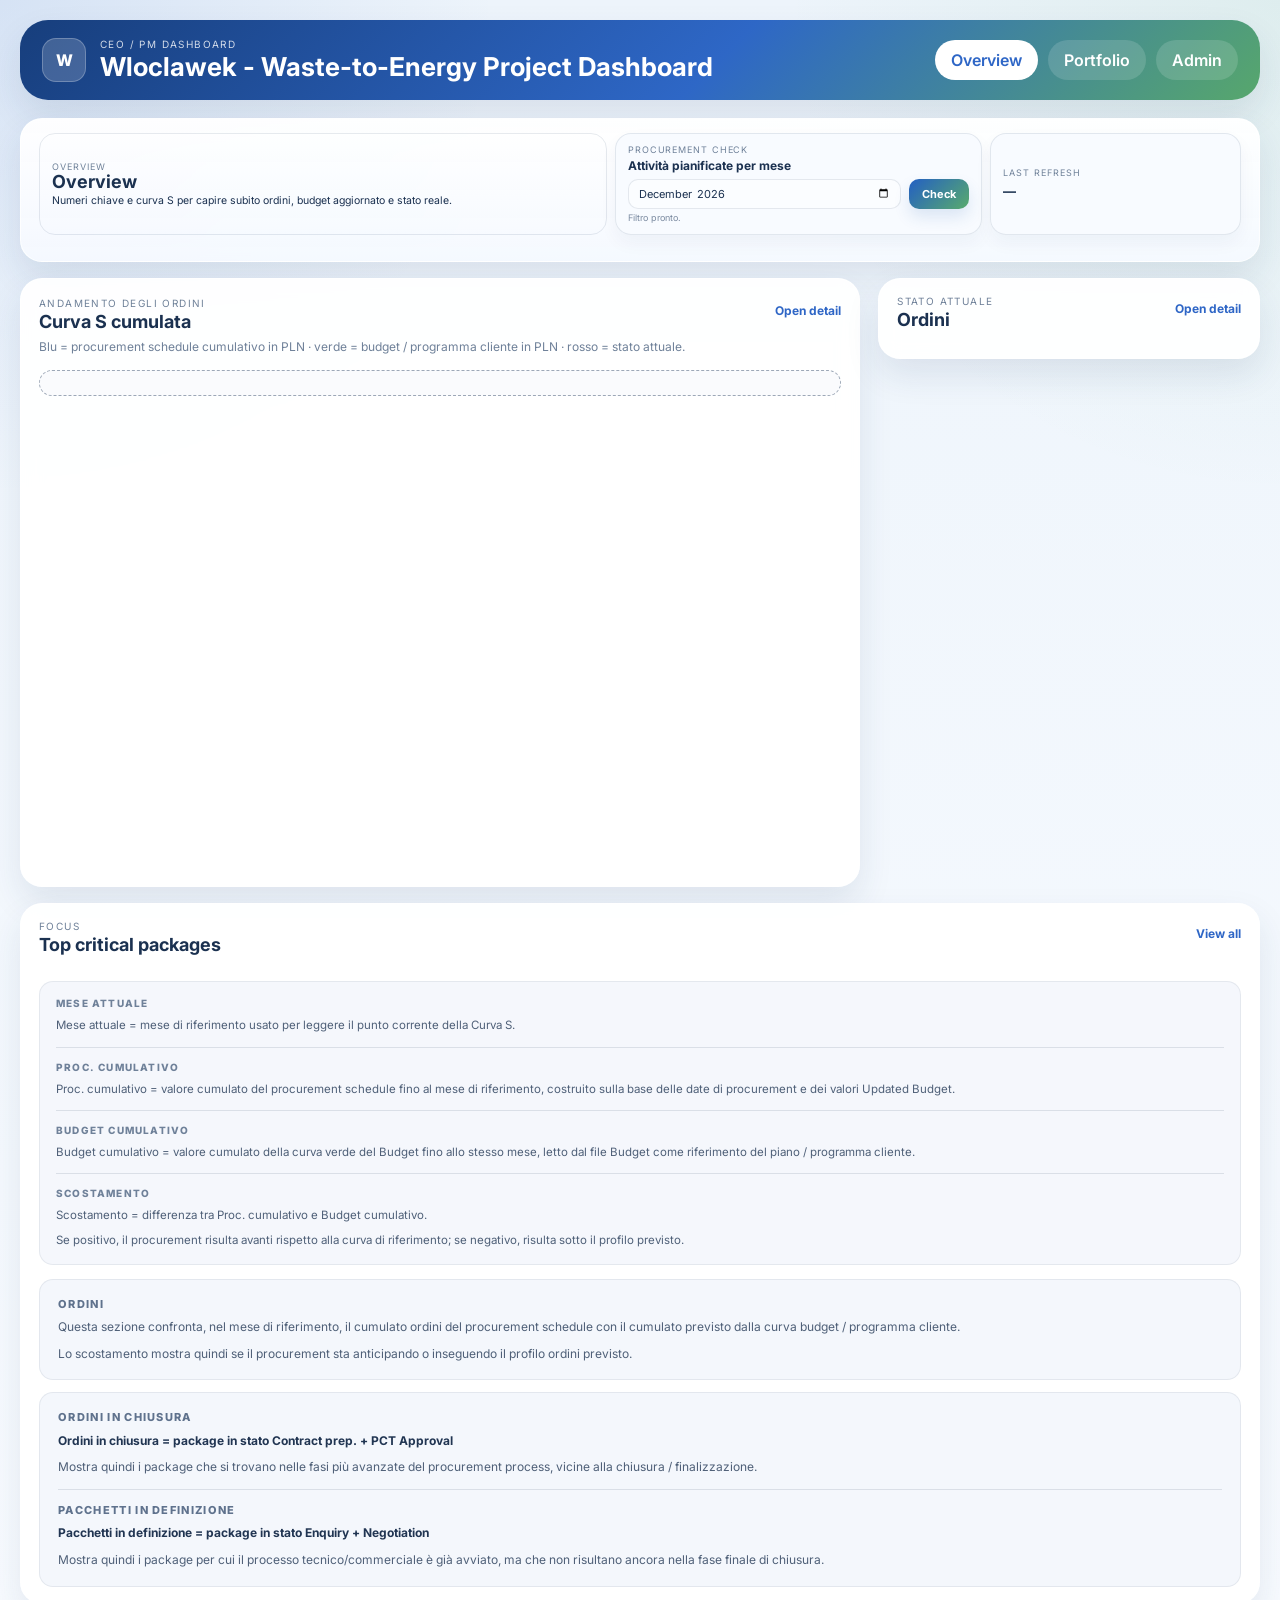
==== templates/index.html @ 52905993 "Add files via upload" ====
<!doctype html>
<html lang="it">
  <head>
    <meta charset="UTF-8" />
    <meta name="viewport" content="width=device-width, initial-scale=1.0" />
    <title>Wloclawek - Waste-to-Energy Project Dashboard</title>
    <link rel="preconnect" href="https://fonts.googleapis.com">
    <link rel="preconnect" href="https://fonts.gstatic.com" crossorigin>
    <link href="https://fonts.googleapis.com/css2?family=Inter:wght@400;500;600;700;800&display=swap" rel="stylesheet">
    <link rel="stylesheet" href="/static/css/styles.css" />
  </head>
  <body>
    <div class="shell">
      <header class="topbar">
        <div class="brand-block">
          <div class="brand-mark">W</div>
          <div>
            <div class="eyebrow">CEO / PM Dashboard</div>
            <h1 id="project-title">Wloclawek - Waste-to-Energy Project Dashboard</h1>
          </div>
        </div>
        <nav class="tabs">
          <button class="tab active" data-tab="overview">Overview</button>
          <button class="tab" data-tab="portfolio">Portfolio</button>
          <button class="tab" data-tab="admin">Admin</button>
        </nav>
      </header>

      <main>
        <section id="overview-tab" class="tab-panel active">
          <section class="overview-minimal">
            <section class="hero-board card minimal-hero">
              <div class="hero-strip top-strip-grid">
                <div class="top-strip-card strip-overview">
                  <div class="eyebrow dark">Overview</div>
                  <div class="hero-title-row">
                    <h2 class="minimal-title">Overview</h2>
                    <div id="overall-status" class="status-chip neutral" style="display:none">NO DATA</div>
                  </div>
                  <p id="executive-message" class="hero-copy">Numeri chiave e curva S per capire subito ordini, budget aggiornato e stato reale.</p>
                </div>
                <div class="mini-stat top-strip-card compact-check-card">
                  <span>Procurement check</span>
                  <strong class="compact-check-title">Attività pianificate per mese</strong>
                  <div class="compact-check-row">
                    <label class="month-field compact-month-field">
                      <span>Mese / anno</span>
                      <input id="month-check-input" type="month" />
                    </label>
                    <button id="month-check-button" type="button" class="btn-primary compact-check-button">Check</button>
                  </div>
                  <div id="month-check-hint" class="meta-text month-check-hint compact-check-hint">Filtro pronto.</div>
                </div>
                <div class="mini-stat top-strip-card meta-card">
                  <span>Last refresh</span>
                  <strong id="generated-at">—</strong>
                </div>
              </div>
              <div id="hero-kpis" class="hero-kpis minimal-kpis"></div>
            </section>

            <section class="overview-grid minimal-main-grid">
              <article class="card panel chart-panel minimal-chart-panel clickable" data-detail="curve">
                <div class="panel-head minimal-panel-head">
                  <div>
                    <div class="eyebrow dark">Andamento degli ordini</div>
                    <h2>Curva S cumulata</h2>
                    <p>Blu = procurement schedule cumulativo in PLN · verde = budget / programma cliente in PLN · rosso = stato attuale.</p>
                  </div>
                  <button class="ghost-link" data-detail="curve">Open detail</button>
                </div>
                <div id="overview-note" class="note-banner"></div>
                <div id="curve-chart" class="chart-shell minimal-chart"></div>
              </article>

              <aside class="minimal-side-column">
                <article class="card panel compact-panel clickable" data-detail="orders-status">
                  <div class="panel-head compact minimal-panel-head">
                    <div>
                      <div class="eyebrow dark">Stato attuale</div>
                      <h2>Ordini</h2>
                    </div>
                    <button class="ghost-link" data-detail="orders-status">Open detail</button>
                  </div>
                  <div id="curve-summary" class="curve-summary"></div>
                  <div id="orders-status" class="orders-status-grid minimal-orders-grid"></div>
                </article>

              </aside>
            </section>

            <section class="overview-grid minimal-bottom-grid">
              <article class="card panel compact-panel">
                <div class="panel-head compact minimal-panel-head">
                  <div>
                    <div class="eyebrow dark">Focus</div>
                    <h2>Top critical packages</h2>
                  </div>
                  <button class="ghost-link" data-detail="critical">View all</button>
                </div>
                <div id="critical-list" class="critical-list minimal-critical-list"></div>
                <div class="overview-orders-explanation detail-note detail-note-bottom compact-overview-note">
                  <div class="detail-note-group">
                    <div class="detail-note-title">Mese attuale</div>
                    <p>Mese attuale = mese di riferimento usato per leggere il punto corrente della Curva S.</p>
                  </div>
                  <hr />
                  <div class="detail-note-group">
                    <div class="detail-note-title">Proc. cumulativo</div>
                    <p>Proc. cumulativo = valore cumulato del procurement schedule fino al mese di riferimento, costruito sulla base delle date di procurement e dei valori Updated Budget.</p>
                  </div>
                  <hr />
                  <div class="detail-note-group">
                    <div class="detail-note-title">Budget cumulativo</div>
                    <p>Budget cumulativo = valore cumulato della curva verde del Budget fino allo stesso mese, letto dal file Budget come riferimento del piano / programma cliente.</p>
                  </div>
                  <hr />
                  <div class="detail-note-group">
                    <div class="detail-note-title">Scostamento</div>
                    <p>Scostamento = differenza tra Proc. cumulativo e Budget cumulativo.</p>
                    <p>Se positivo, il procurement risulta avanti rispetto alla curva di riferimento; se negativo, risulta sotto il profilo previsto.</p>
                  </div>
                </div>
                <div class="detail-note detail-note-bottom overview-orders-note">
                  <div class="detail-note-group">
                    <div class="detail-note-title">Ordini</div>
                    <p>Questa sezione confronta, nel mese di riferimento, il cumulato ordini del procurement schedule con il cumulato previsto dalla curva budget / programma cliente.</p>
                    <p>Lo scostamento mostra quindi se il procurement sta anticipando o inseguendo il profilo ordini previsto.</p>
                  </div>
                </div>
                <div class="detail-note detail-note-bottom overview-orders-note secondary">
                  <div class="detail-note-group">
                    <div class="detail-note-title">Ordini in chiusura</div>
                    <p><strong>Ordini in chiusura = package in stato Contract prep. + PCT Approval</strong></p>
                    <p>Mostra quindi i package che si trovano nelle fasi più avanzate del procurement process, vicine alla chiusura / finalizzazione.</p>
                  </div>
                  <hr />
                  <div class="detail-note-group">
                    <div class="detail-note-title">Pacchetti in definizione</div>
                    <p><strong>Pacchetti in definizione = package in stato Enquiry + Negotiation</strong></p>
                    <p>Mostra quindi i package per cui il processo tecnico/commerciale è già avviato, ma che non risultano ancora nella fase finale di chiusura.</p>
                  </div>
                </div>
              </article>
            </section>
          </section>
        </section>

        <section id="portfolio-tab" class="tab-panel">
          <section class="content-grid">
            <article class="card panel">
              <div class="panel-head compact">
                <div>
                  <div class="eyebrow dark">Portfolio</div>
                  <h2>WBS exposure</h2>
                  <p>Quali gruppi assorbono budget e rischio.</p>
                </div>
              </div>
              <div id="root-grid" class="root-grid"></div>
              <div id="to-award-root-chart" class="to-award-root-chart"></div>
            </article>

            <article class="card panel">
              <div class="panel-head compact">
                <div>
                  <div class="eyebrow dark">Portfolio</div>
                  <h2>Delayed by root group</h2>
                  <p>Conteggio e valore dei package in ritardo.</p>
                </div>
              </div>
              <div id="delay-bars" class="bar-chart"></div>
              <div id="delay-curve" class="delay-curve-block"></div>
            </article>
          </section>

          <section class="content-grid">
            <article class="card panel full-width">
              <div class="panel-head compact">
                <div>
                  <div class="eyebrow dark">Portfolio</div>
                  <h2>Top overruns</h2>
                  <p>Pacchetti con extra-costo maggiore rispetto al Baseline Budget.</p>
                </div>
              </div>
              <div class="table-wrap">
                <table>
                  <thead>
                    <tr>
                      <th>WBS</th>
                      <th>Package</th>
                      <th>Baseline Budget</th>
                      <th>Updated Budget</th>
                      <th>Variance</th>
                    </tr>
                  </thead>
                  <tbody id="overrun-table"></tbody>
                </table>
              </div>

              <div class="detail-note detail-note-bottom portfolio-kpi-note">
                <div class="detail-note-group">
                  <div class="detail-note-title">Updated Budget</div>
                  <p><strong>Updated Budget = somma dei valori Updated Budget di tutti i package appartenenti al root group</strong></p>
                  <p>Mostra quindi il valore economico aggiornato del gruppo, sulla base del procurement schedule più recente.</p>
                </div>
                <hr />
                <div class="detail-note-group">
                  <div class="detail-note-title">Contracted</div>
                  <p><strong>Contracted = somma dei valori già contrattualizzati di tutti i package appartenenti al root group</strong></p>
                  <p>Mostra quindi quale parte del gruppo risulta già coperta da contratto.</p>
                </div>
                <hr />
                <div class="detail-note-group">
                  <div class="detail-note-title">Completion</div>
                  <p><strong>Completion = avanzamento pesato dei package appartenenti al root group, calcolato in funzione dello status e del valore economico di ciascun package</strong></p>
                  <p>Il Completion non è calcolato come semplice numero di package completati, ma come avanzamento pesato sul valore economico. Ogni status del procurement process contribuisce in modo diverso al risultato finale, in base a un coefficiente di avanzamento predefinito.</p>
                  <p><strong>Coefficienti usati:</strong> planned = 0% · enquiry = 15% · negotiation = 35% · contract prep. = 65% · PCT approval = 85% · closed / finalized = 100%.</p>
                  <p>Il Completion del root group è quindi la somma dei valori Updated Budget pesati con questi coefficienti, divisa per il totale Updated Budget del gruppo.</p>
                </div>
                <hr />
                <div class="detail-note-group">
                  <div class="detail-note-title">Coverage</div>
                  <p><strong>Coverage = Contracted / Updated Budget</strong></p>
                  <p>Mostra quindi quale quota del budget aggiornato del root group risulta già coperta da contratti assegnati.</p>
                </div>
              </div>
            </article>
          </section>
        </section>

        <section id="admin-tab" class="tab-panel">
          <section class="content-grid">
            <article class="card panel">
              <div class="panel-head compact">
                <div>
                  <div class="eyebrow dark">Admin</div>
                  <h2>Upload Excel</h2>
                  <p>Carica Budget e Procurement, genera il nuovo snapshot e aggiorna la home.</p>
                </div>
              </div>
              <form id="upload-form" class="admin-form">
                <label>
                  <span>Budget file (.xlsm / .xlsx)</span>
                  <input type="file" name="budget" accept=".xlsm,.xlsx" />
                </label>
                <label>
                  <span>Procurement file (.xlsx / .xlsm)</span>
                  <input type="file" name="procurement" accept=".xlsx,.xlsm" />
                </label>
                <label>
                  <span>S-Curve file (.xlsx)</span>
                  <input type="file" name="scurve" accept=".xlsx,.xlsm" />
                </label>
                <label>
                  <span>EC decision file (.xlsx)</span>
                  <input type="file" name="ecdecision" accept=".xlsx,.xlsm" />
                </label>
                <button type="submit" class="btn-primary">Upload e aggiorna dashboard</button>
                <p id="upload-feedback" class="feedback"></p>
              </form>
            </article>

            <article class="card panel">
              <div class="panel-head compact">
                <div>
                  <div class="eyebrow dark">Admin</div>
                  <h2>Admin settings</h2>
                  <p>Mapping colonne e soglie. Admin e portfolio restano invariati.</p>
                </div>
              </div>
              <form id="config-form" class="admin-form two-columns">
                <label>
                  <span>Titolo progetto</span>
                  <input type="text" name="project_title" />
                </label>
                <label>
                  <span>Executive note</span>
                  <input type="text" name="executive_note" />
                </label>
                <label>
                  <span>Budget total column</span>
                  <input type="text" name="budget_total_column" />
                </label>
                <label>
                  <span>Updated budget column</span>
                  <input type="text" name="updated_budget_column" />
                </label>
                <label>
                  <span>Contracted column</span>
                  <input type="text" name="contracted_column" />
                </label>
                <label>
                  <span>Completed statuses</span>
                  <input type="text" name="completed_statuses" />
                </label>
                <label>
                  <span>Variance amber %</span>
                  <input type="number" step="0.1" name="variance_amber_pct" />
                </label>
                <label>
                  <span>Variance red %</span>
                  <input type="number" step="0.1" name="variance_red_pct" />
                </label>
                <button type="submit" class="btn-primary">Salva parametri</button>
                <p id="config-feedback" class="feedback"></p>
              </form>
            </article>

            <article class="card panel admin-ec-card">
              <div class="panel-head compact">
                <div>
                  <div class="eyebrow dark">Admin</div>
                  <h2>EC decision</h2>
                  <p>Tabella letta dal file presente in data/current oppure caricato in Admin.</p>
                </div>
              </div>
              <div id="ec-decision-table" class="admin-ec-wrap"></div>
            </article>
          </section>

        </section>

        <section id="detail-tab" class="tab-panel">
          <article class="card panel detail-panel">
            <div class="detail-header">
              <button id="back-button" class="btn-back">← Back</button>
              <div>
                <div class="eyebrow dark">Detail</div>
                <h2 id="detail-title">Dettaglio</h2>
                <p id="detail-subtitle">—</p>
              </div>
            </div>
            <div id="detail-metrics" class="detail-metrics"></div>
            <div id="detail-content" class="detail-content"></div>
          </article>
        </section>
      </main>
    </div>

    <script src="/static/js/app.js"></script>
  </body>
</html>
---- static/css/styles.css ----
:root {
  --bg: #eef4fb;
  --bg-2: #f7faff;
  --card: rgba(255, 255, 255, 0.94);
  --card-2: rgba(248, 251, 255, 0.96);
  --line: rgba(20, 48, 86, 0.1);
  --line-strong: rgba(20, 48, 86, 0.18);
  --text: #1b3150;
  --muted: #6f8199;
  --blue: #2e66c6;
  --blue-2: #6ca6ff;
  --blue-soft: #dceafd;
  --green: #2e9d58;
  --green-soft: #def7e6;
  --amber: #d69222;
  --amber-soft: #fff0d1;
  --red: #d3594c;
  --red-soft: #ffe6e3;
  --shadow: 0 16px 34px rgba(25, 56, 100, 0.1);
  --shadow-soft: 0 10px 20px rgba(25, 56, 100, 0.06);
  --radius: 22px;
  --radius-sm: 16px;
}

* { box-sizing: border-box; }
html, body { margin: 0; min-height: 100%; }
body {
  font-family: Inter, system-ui, sans-serif;
  color: var(--text);
  background:
    radial-gradient(circle at top left, rgba(46, 102, 198, 0.12), transparent 24%),
    radial-gradient(circle at top right, rgba(46, 157, 88, 0.08), transparent 24%),
    linear-gradient(180deg, #edf4fb 0%, #f8fbff 100%);
}
button, input { font: inherit; }

.shell { max-width: 1460px; margin: 0 auto; padding: 20px; }
.topbar {
  background: linear-gradient(135deg, #173e7c 0%, #2e67c6 56%, #57a76c 100%);
  color: white;
  border-radius: 28px;
  padding: 18px 22px;
  display: flex;
  justify-content: space-between;
  align-items: center;
  gap: 18px;
  box-shadow: var(--shadow);
}
.brand-block { display: flex; gap: 14px; align-items: center; }
.brand-mark {
  width: 44px; height: 44px; border-radius: 14px; display: grid; place-items: center;
  background: rgba(255,255,255,.18); border: 1px solid rgba(255,255,255,.24); font-weight: 800;
}
.eyebrow { font-size: 10px; letter-spacing: .14em; text-transform: uppercase; opacity: .8; }
.eyebrow.dark { color: var(--muted); opacity: 1; }
.topbar h1 { margin: 2px 0 0; font-size: 26px; line-height: 1.15; }
.tabs { display: flex; gap: 10px; flex-wrap: wrap; }
.tab {
  border: 0; border-radius: 999px; padding: 10px 16px; cursor: pointer;
  background: rgba(255,255,255,.14); color: white; font-weight: 600;
}
.tab.active { background: white; color: var(--blue); }

main { margin-top: 18px; display: grid; gap: 18px; }
.tab-panel { display: none; gap: 18px; }
.tab-panel.active { display: grid; }
.card {
  background: var(--card);
  border: 1px solid rgba(255,255,255,0.75);
  border-radius: var(--radius);
  box-shadow: var(--shadow);
  backdrop-filter: blur(10px);
}
.panel { padding: 18px 18px 16px; }
.panel-head { display: flex; justify-content: space-between; gap: 14px; align-items: flex-start; margin-bottom: 14px; }
.panel-head.compact { margin-bottom: 12px; }
.panel-head h2 { margin: 3px 0 0; font-size: 20px; line-height: 1.15; }
.panel-head p { margin: 6px 0 0; color: var(--muted); font-size: 12px; line-height: 1.45; }
.ghost-link {
  border: 0; background: transparent; color: var(--blue); cursor: pointer; font-size: 12px; font-weight: 700; padding: 6px 0;
}

.hero-board { padding: 18px 18px 16px; background: linear-gradient(180deg, rgba(255,255,255,.96), rgba(245,249,255,.94)); }
.hero-head { display: flex; justify-content: space-between; gap: 18px; align-items: flex-start; }
.status-chip {
  margin-top: 8px; display: inline-flex; align-items: center; padding: 10px 16px; border-radius: 999px; font-weight: 800; font-size: 23px; letter-spacing: -.02em;
}
.status-chip.green { background: var(--green-soft); color: var(--green); }
.status-chip.amber { background: var(--amber-soft); color: var(--amber); }
.status-chip.red { background: var(--red-soft); color: var(--red); }
.status-chip.neutral { background: var(--blue-soft); color: var(--blue); }
.hero-copy { margin: 10px 0 0; color: var(--text); font-size: 13px; line-height: 1.5; max-width: 860px; }
.hero-meta { display: grid; grid-template-columns: repeat(2, minmax(180px, 1fr)); gap: 10px; }
.mini-stat {
  padding: 12px 14px; border: 1px solid var(--line); border-radius: var(--radius-sm); background: var(--card-2);
}
.mini-stat span { display: block; font-size: 11px; color: var(--muted); margin-bottom: 5px; }
.mini-stat strong { font-size: 12px; line-height: 1.4; }
.hero-kpis { margin-top: 14px; display: grid; grid-template-columns: repeat(5, minmax(0, 1fr)); gap: 10px; }
.kpi-tile {
  padding: 12px 13px; border-radius: 18px; background: var(--card-2); border: 1px solid var(--line);
  box-shadow: var(--shadow-soft); transition: transform .14s ease, box-shadow .14s ease, border-color .14s ease;
  display: flex; flex-direction: column; min-height: 94px;
}
.kpi-tile.clickable:hover, .clickable:hover { transform: translateY(-1px); box-shadow: 0 14px 26px rgba(25,56,100,.09); border-color: rgba(46,102,198,.22); }
.kpi-tile .label { font-size: 10px; color: var(--muted); text-transform: uppercase; letter-spacing: .12em; }
.kpi-tile .value { margin-top: 7px; font-size: 18px; font-weight: 800; letter-spacing: -.02em; }
.kpi-tile.money-wide .value { white-space: nowrap; font-size: 16px; }
.detail-metric .value { white-space: nowrap; }

.kpi-tile .hint { margin-top: 5px; font-size: 11px; color: var(--muted); line-height: 1.35; min-height: 15px; }
.kpi-track { margin-top: auto; height: 6px; border-radius: 999px; background: #e7edf5; overflow: hidden; }
.kpi-track span { display: block; height: 100%; border-radius: inherit; background: linear-gradient(90deg, var(--blue), var(--blue-2)); }
.kpi-tile.green { border-top: 3px solid var(--green); }
.kpi-tile.amber { border-top: 3px solid var(--amber); }
.kpi-tile.red { border-top: 3px solid var(--red); }
.kpi-tile.neutral { border-top: 3px solid var(--blue); }

.overview-grid { display: grid; gap: 18px; }
.top-grid { grid-template-columns: minmax(0, 1.7fr) minmax(360px, .82fr); }
.middle-grid { grid-template-columns: repeat(3, minmax(0, 1fr)); }
.bottom-grid { grid-template-columns: 1fr; }
.content-grid { display: grid; gap: 18px; grid-template-columns: repeat(2, minmax(0, 1fr)); }
.full-width { grid-column: 1 / -1; }

.chart-panel, .timeline-panel { min-height: 430px; }
.chart-shell { min-height: 360px; overflow: visible; }
.svg-chart { width: 100%; height: 100%; }
.chart-legend { display: flex; gap: 14px; flex-wrap: wrap; margin-top: 6px; }

.chart-legend-top {
  margin: 2px 0 10px;
}

.table-wrap table.equal-cols-table {
  width: 100%;
  table-layout: fixed;
}
.table-wrap table.equal-cols-table th,
.table-wrap table.equal-cols-table td {
  width: 20%;
}
.table-wrap table.equal-cols-table th,
.table-wrap table.equal-cols-table td {
  white-space: nowrap;
}
.legend-chip { display: inline-flex; align-items: center; gap: 8px; color: var(--muted); font-size: 11px; }
.legend-chip i { width: 12px; height: 3px; border-radius: 999px; display: inline-block; }

.snapshot-grid { display: grid; grid-template-columns: repeat(2, minmax(0,1fr)); gap: 10px; }
.snapshot-card {
  padding: 12px; border-radius: 16px; background: var(--card-2); border: 1px solid var(--line);
}
.snapshot-card .metric { font-size: 18px; font-weight: 800; margin: 6px 0 4px; }
.snapshot-card .meta { color: var(--muted); font-size: 11px; }
.status-subsection { margin-top: 14px; }
.subhead-row { display: flex; justify-content: space-between; gap: 12px; align-items: center; margin-bottom: 8px; }
.subhead-row h3 { margin: 0; font-size: 13px; }
.critical-list { display: grid; gap: 8px; }
.critical-item {
  padding: 11px 12px; border-radius: 16px; border: 1px solid var(--line); background: var(--card-2);
  display: grid; gap: 5px; cursor: pointer;
}
.critical-item .top { display: flex; justify-content: space-between; gap: 10px; align-items: center; }
.critical-item strong { font-size: 12px; }
.critical-item p { margin: 0; color: var(--muted); font-size: 11px; line-height: 1.4; }

.split-panel { display: grid; grid-template-columns: 210px minmax(0, 1fr); gap: 12px; align-items: center; }
.donut-shell { min-height: 220px; display: grid; place-items: center; }
.legend-list, .bars-list, .orders-status-grid, .history-list, .root-grid, .bar-chart { display: grid; gap: 10px; }
.legend-row, .bar-row, .history-item, .root-card, .order-card, .order-line {
  padding: 12px 14px; border-radius: 16px; border: 1px solid var(--line); background: var(--card-2);
}
.legend-row { display: grid; gap: 8px; }
.legend-row-head, .bar-row-head, .history-head, .order-line-head { display: flex; justify-content: space-between; gap: 10px; align-items: center; }
.legend-row strong, .bar-row strong, .order-line strong { font-size: 12px; }
.meta-text { color: var(--muted); font-size: 11px; }
.progress-track, .bar-shell { margin-top: 8px; height: 8px; border-radius: 999px; background: #e6edf7; overflow: hidden; }
.progress-track span, .bar-shell span { display: block; height: 100%; border-radius: inherit; }
.progress-green { background: linear-gradient(90deg, #3ab561, #8ad9a0); }
.progress-amber { background: linear-gradient(90deg, #dea33d, #ffd88d); }
.progress-red { background: linear-gradient(90deg, #d75e56, #ffb0aa); }
.progress-blue { background: linear-gradient(90deg, #2f6bd0, #7db0ff); }
.progress-neutral { background: linear-gradient(90deg, #8fa1b9, #ccd6e7); }

.orders-status-grid { grid-template-columns: 1fr; }
.orders-layout { display: grid; grid-template-columns: minmax(250px, 320px) minmax(0, 1fr); gap: 12px; align-items: start; }
.orders-stack { display: grid; gap: 10px; }
.order-pie-card { padding: 12px; border-radius: 16px; border: 1px solid var(--line); background: #fbfdff; min-height: 100%; }
.compact-sub { margin-bottom: 2px; }
.order-card { display: grid; gap: 10px; cursor: pointer; }
.order-card header { display: flex; justify-content: space-between; gap: 10px; align-items: center; }
.order-card h3 { margin: 0; font-size: 13px; }
.order-metrics { display: flex; gap: 18px; }
.order-metrics .big { font-size: 18px; font-weight: 800; }
.order-metrics .small { font-size: 11px; color: var(--muted); }
.order-lines { display: grid; gap: 8px; }
.order-line { padding: 10px 12px; }

.timeline-view { overflow-x: auto; }
.timeline-grid { min-width: 960px; display: grid; grid-template-columns: 220px repeat(var(--month-count), minmax(70px, 1fr)); gap: 0; border: 1px solid var(--line); border-radius: 18px; overflow: hidden; }
.timeline-grid .cell {
  padding: 10px 12px; border-bottom: 1px solid var(--line); border-right: 1px solid var(--line); background: rgba(255,255,255,.5); font-size: 11px;
}
.timeline-grid .head { background: #f5f9ff; font-weight: 700; color: var(--muted); text-transform: uppercase; letter-spacing: .08em; font-size: 10px; }
.timeline-grid .label-cell { background: #fcfeff; font-size: 12px; }
.timeline-grid .label-title { font-weight: 700; margin-bottom: 3px; }
.timeline-grid .label-sub { color: var(--muted); font-size: 11px; }
.timeline-bar-cell { position: relative; min-height: 54px; background: linear-gradient(180deg, #ffffff 0%, #fbfdff 100%); }
.timeline-bar {
  position: absolute; top: 12px; height: 30px; border-radius: 999px; display: flex; align-items: center; padding: 0 12px;
  color: white; font-size: 11px; font-weight: 700; overflow: hidden; white-space: nowrap; text-overflow: ellipsis;
  box-shadow: 0 10px 18px rgba(25,56,100,.12);
}
.timeline-bar.green { background: linear-gradient(90deg, #2d9955, #5dc177); }
.timeline-bar.amber { background: linear-gradient(90deg, #d08a18, #f1b649); }
.timeline-bar.red { background: linear-gradient(90deg, #d25349, #ef7a70); }
.timeline-bar.blue { background: linear-gradient(90deg, #2f68c8, #6ea3ff); }
.timeline-bar.neutral { background: linear-gradient(90deg, #7d8fa8, #a5b4c6); }

.root-grid { grid-template-columns: repeat(2, minmax(0,1fr)); }
.root-card { display: grid; gap: 10px; }
.root-card h3 { margin: 0; font-size: 14px; }
.root-card .row { display: flex; justify-content: space-between; gap: 10px; font-size: 12px; }
.root-card .row span { color: var(--muted); }
.to-award-root-chart { margin-top: 16px; padding-top: 16px; border-top: 1px solid var(--line); }
.to-award-section-head { display: flex; justify-content: space-between; gap: 12px; align-items: flex-end; margin-bottom: 12px; }
.to-award-section-head h3 { margin: 3px 0 0; font-size: 18px; }
.to-award-legend { display: flex; gap: 8px; flex-wrap: wrap; justify-content: flex-end; }
.to-award-chart-list { display: grid; gap: 10px; }
.to-award-row { padding: 12px 14px; border-radius: 16px; border: 1px solid var(--line); background: var(--card-2); display: grid; gap: 10px; }
.to-award-row-head { display: flex; justify-content: space-between; gap: 10px; align-items: center; }
.to-award-row-head strong { font-size: 12px; }
.to-award-row-body { display: grid; grid-template-columns: minmax(0, 1fr) 150px; gap: 12px; align-items: center; }
.to-award-bar-shell { position: relative; height: 12px; border-radius: 999px; background: #e6edf7; overflow: hidden; }
.to-award-bar { position: absolute; top: 0; bottom: 0; border-radius: 999px; }
.to-award-bar.contracted { left: 0; background: linear-gradient(90deg, #2f6bd0, #7db0ff); }
.to-award-bar.open { background: linear-gradient(90deg, #d75e56, #ffb0aa); }
.to-award-value { text-align: right; font-size: 12px; font-weight: 800; color: var(--text); white-space: nowrap; }
.table-wrap { overflow: auto; border: 1px solid var(--line); border-radius: 18px; }
table { width: 100%; border-collapse: collapse; }
th, td { padding: 11px 13px; border-bottom: 1px solid var(--line); text-align: left; font-size: 12px; }
th { background: #f6faff; color: var(--muted); text-transform: uppercase; letter-spacing: .08em; font-size: 10px; position: sticky; top: 0; z-index: 1; }
.pill { display: inline-flex; padding: 5px 10px; border-radius: 999px; font-size: 10px; font-weight: 700; }
.pill.green { background: var(--green-soft); color: var(--green); }
.pill.amber { background: var(--amber-soft); color: var(--amber); }
.pill.red { background: var(--red-soft); color: var(--red); }
.pill.blue { background: var(--blue-soft); color: var(--blue); }
.pill.neutral { background: #edf1f7; color: #697d97; }

.admin-form { display: grid; gap: 14px; }
.admin-form.two-columns { grid-template-columns: repeat(2, minmax(0,1fr)); align-items: end; }
.admin-form label { display: grid; gap: 8px; color: var(--muted); font-size: 12px; }
.admin-form input {
  height: 44px; border-radius: 14px; border: 1px solid var(--line-strong); background: white; padding: 0 14px;
}
.btn-primary, .btn-back {
  height: 44px; border-radius: 14px; border: 0; cursor: pointer; font-weight: 700;
}
.btn-primary { background: linear-gradient(135deg, #235fc3, #59ab6d); color: white; }
.btn-back { background: #eef4fb; color: var(--blue); border: 1px solid var(--line); padding: 0 16px; }
.feedback { margin: 0; min-height: 18px; color: var(--muted); font-size: 12px; }
.history-item { display: flex; justify-content: space-between; gap: 14px; align-items: center; }
.history-item button {
  border: 1px solid var(--line-strong); background: white; color: var(--blue); border-radius: 12px; padding: 8px 12px; cursor: pointer; font-weight: 700;
}
.report-link { display:inline-flex; align-items:center; justify-content:center; min-width:88px; height:36px; padding:0 12px; border:1px solid var(--line-strong); border-radius:12px; background:white; color:var(--blue); text-decoration:none; font-weight:700; }

.detail-panel { padding: 20px; }
.detail-header { display: flex; align-items: flex-start; gap: 16px; margin-bottom: 16px; }
.detail-header h2 { margin: 3px 0 0; font-size: 24px; }
.detail-header p { margin: 7px 0 0; color: var(--muted); font-size: 13px; }
.detail-metrics { display: grid; grid-template-columns: repeat(4, minmax(0,1fr)); gap: 10px; margin-bottom: 16px; }
.detail-metric {
  padding: 13px 14px; border-radius: 16px; border: 1px solid var(--line); background: var(--card-2);
}
.detail-metric .label { font-size: 10px; color: var(--muted); text-transform: uppercase; letter-spacing: .12em; }
.detail-metric .value { margin-top: 7px; font-size: 18px; font-weight: 800; }
.detail-content { display: grid; gap: 16px; }
.detail-card { padding: 16px; border-radius: 18px; border: 1px solid var(--line); background: var(--card-2); }
.detail-card h3 { margin: 0 0 10px; font-size: 15px; }
.detail-grid { display: grid; grid-template-columns: repeat(2, minmax(0,1fr)); gap: 10px 14px; }
.detail-grid .item { padding: 10px 0; border-bottom: 1px solid var(--line); }
.detail-grid .key { color: var(--muted); font-size: 11px; margin-bottom: 4px; }
.detail-grid .val { font-size: 13px; font-weight: 600; }
.detail-content .table-wrap { background: white; }
.detail-chart { min-height: 380px; }

.clickable { cursor: pointer; }

@media (max-width: 1260px) {
  .hero-kpis { grid-template-columns: repeat(3, minmax(0, 1fr)); }
  .top-grid, .middle-grid, .content-grid { grid-template-columns: 1fr; }
  .root-grid, .detail-metrics, .hero-meta { grid-template-columns: 1fr; }
  .split-panel, .orders-layout { grid-template-columns: 1fr; }
}

@media (max-width: 780px) {
  .shell { padding: 14px; }
  .topbar { flex-direction: column; align-items: flex-start; }
  .topbar h1 { font-size: 22px; }
  .hero-head { flex-direction: column; }
  .hero-kpis { grid-template-columns: repeat(2, minmax(0, 1fr)); }
  .snapshot-grid { grid-template-columns: 1fr; }
  .admin-form.two-columns, .detail-grid { grid-template-columns: 1fr; }
}


/* V5 overview minimal */
.overview-minimal { display: grid; gap: 16px; }
.minimal-hero { padding: 18px 20px; }
.minimal-head { align-items: flex-start; gap: 18px; }
.hero-title-row { display: flex; align-items: center; gap: 10px; flex-wrap: wrap; }
.minimal-title { margin: 0; font-size: 22px; }
.minimal-meta { grid-template-columns: repeat(2, minmax(160px, 1fr)); gap: 10px; }
.minimal-kpis { grid-template-columns: repeat(6, minmax(0, 1fr)); gap: 10px; margin-top: 14px; }
.minimal-kpis .kpi-tile { padding: 12px 12px 10px; border-radius: 16px; min-height: 96px; }
.minimal-kpis .kpi-tile .label { font-size: 10px; letter-spacing: .1em; }
.minimal-kpis .kpi-tile .value { font-size: 19px; }
.minimal-kpis .kpi-tile .hint { font-size: 11px; min-height: 28px; }
.minimal-main-grid { grid-template-columns: minmax(0, 1.65fr) minmax(320px, .75fr); align-items: start; }
.minimal-bottom-grid { grid-template-columns: 1fr; }
.minimal-chart-panel { min-height: 0; }
.minimal-panel-head h2 { font-size: 18px; }
.minimal-panel-head p { font-size: 12px; max-width: 800px; }
.note-banner {
  margin: 4px 0 14px; padding: 12px 14px; border: 1px dashed #9da8b7; border-radius: 14px;
  background: #fafbfd; color: #51657d; font-size: 12px; line-height: 1.5;
}
.minimal-chart { min-height: 420px; }
.minimal-side-column { display: grid; gap: 16px; }
.compact-panel { padding: 16px 18px; }
.curve-summary { margin: 6px 0 10px; }
.curve-summary-grid { display: grid; grid-template-columns: repeat(2, minmax(0, 1fr)); gap: 10px; }
.curve-stat {
  padding: 11px 12px; border-radius: 14px; border: 1px solid var(--line); background: #fbfdff;
  display: grid; gap: 5px;
}
.curve-stat .label { font-size: 10px; text-transform: uppercase; letter-spacing: .1em; color: var(--muted); }
.curve-stat strong { font-size: 16px; color: var(--ink); }
.curve-stat.green strong { color: var(--green); }
.curve-stat.red strong { color: var(--red); }
.minimal-orders-grid { gap: 12px; }
.minimal-orders-layout { display: grid; gap: 12px; }
.minimal-order-summary { display: grid; gap: 10px; }
.minimal-order-summary .order-card { cursor: pointer; }
.minimal-snapshot-grid { grid-template-columns: repeat(2, minmax(0, 1fr)); gap: 10px; }
.minimal-snapshot-grid .snapshot-card { min-height: 92px; padding: 12px; }
.minimal-snapshot-grid .snapshot-card .metric { font-size: 17px; }
.minimal-critical-list { grid-template-columns: repeat(2, minmax(0,1fr)); gap: 10px; }
.minimal-critical-list .critical-item { min-height: 88px; }
@media (max-width: 1260px) {
  .minimal-kpis { grid-template-columns: repeat(3, minmax(0, 1fr)); }
  .minimal-main-grid { grid-template-columns: 1fr; }
  .minimal-critical-list { grid-template-columns: 1fr; }
}
@media (max-width: 780px) {
  .minimal-kpis, .minimal-snapshot-grid, .curve-summary-grid { grid-template-columns: 1fr 1fr; }
  .minimal-meta { grid-template-columns: 1fr; }
}

.minimal-kpis { grid-template-columns: repeat(5, minmax(0, 1fr)); }
.minimal-chart { min-height: 460px; }
.minimal-panel-head p { max-width: 860px; }
.curve-summary-grid { grid-template-columns: 1fr 1fr; }
.hero-copy { max-width: 780px; }
@media (max-width: 1260px) { .minimal-kpis { grid-template-columns: repeat(3, minmax(0, 1fr)); } }


.order-pie-card {
  background: linear-gradient(180deg, #ffffff 0%, #f7fbff 100%);
  box-shadow: 0 14px 30px rgba(25,56,100,.08);
}
.order-pie-svg text {
  letter-spacing: -.01em;
}
.pie-label-group text {
  paint-order: stroke;
  stroke: rgba(255,255,255,.9);
  stroke-width: 3px;
  stroke-linejoin: round;
}
.pie-label-group text:last-child {
  stroke-width: 2.5px;
}


.minimal-side-column {
  align-content: start;
}
.order-pie-svg {
  overflow: visible;
}
.order-pie-svg text {
  letter-spacing: -.015em;
}
.pie-label-group text {
  stroke-width: 3.4px;
}
.pie-label-group text:last-child {
  stroke-width: 2.8px;
}
.order-pie-card .meta-text {
  font-size: 12px;
}

.minimal-filter-grid {
  display: flex;
  justify-content: flex-start;
  align-items: flex-start;
}
.month-check-panel {
  margin-top: -2px;
  max-width: 560px;
  width: 100%;
  padding: 14px 16px;
  border-radius: 20px;
  background: linear-gradient(180deg, #ffffff 0%, #fbfdff 100%);
  box-shadow: 0 12px 26px rgba(25,56,100,.07);
}
.month-check-panel .panel-head {
  margin-bottom: 8px;
}
.month-check-panel .panel-head h2 {
  font-size: 16px;
  margin-bottom: 4px;
}
.month-check-panel .panel-head p {
  font-size: 11px;
  line-height: 1.45;
  max-width: 470px;
}
.month-check-form {
  display: flex;
  align-items: end;
  gap: 10px;
  margin-top: 8px;
  flex-wrap: nowrap;
}
.month-field {
  display: grid;
  gap: 5px;
  min-width: 180px;
  flex: 0 0 190px;
}
.month-field span {
  font-size: 9px;
  text-transform: uppercase;
  letter-spacing: .12em;
  color: var(--muted);
}
.month-field input {
  height: 40px;
  border-radius: 12px;
  border: 1px solid var(--line);
  padding: 0 12px;
  background: #fbfdff;
  font: inherit;
  color: var(--ink);
}
.month-check-panel .btn-primary {
  height: 40px;
  min-width: 86px;
  padding: 0 16px;
  border-radius: 12px;
  box-shadow: 0 10px 18px rgba(39,99,177,.16);
}
.month-check-hint {
  margin-top: 8px;
  font-size: 11px;
}
.detail-legend {
  display: flex;
  gap: 14px;
  flex-wrap: wrap;
  margin-bottom: 10px;
}
.legend-badge {
  display: inline-flex;
  align-items: center;
  gap: 8px;
  padding: 8px 10px;
  border-radius: 999px;
  border: 1px solid var(--line);
  background: #fbfdff;
  color: var(--ink);
  font-size: 12px;
  font-weight: 600;
}
.legend-dot {
  width: 10px;
  height: 10px;
  border-radius: 50%;
  display: inline-block;
}
.legend-dot.red { background: #C61E1E; }
.legend-dot.blue { background: #2f68c8; }
.table-wrap tbody tr.row-overdue {
  background: rgba(198, 30, 30, 0.06);
}
.table-wrap tbody tr.row-overdue td {
  color: #8d1b1b;
}
.table-wrap tbody tr.row-overdue strong {
  color: #8d1b1b;
}
@media (max-width: 780px) {
  .month-check-panel { max-width: 100%; }
  .month-check-form { flex-direction: column; align-items: stretch; flex-wrap: wrap; }
  .month-field { min-width: 100%; flex: 1 1 auto; }
  .month-field { min-width: 100%; }
}


/* V18: procurement check moved to top next to refresh */
.top-meta-with-check {
  grid-template-columns: minmax(300px, 1.25fr) minmax(170px, .72fr) minmax(170px, .72fr);
  align-items: center;
  gap: 8px;
}
.compact-check-card {
  display: grid;
  grid-template-columns: 1fr auto;
  grid-template-areas:
    'label label'
    'title title'
    'field button'
    'hint hint';
  gap: 4px 8px;
  padding: 8px 10px;
  min-height: 0;
}
.compact-check-card > span:first-child {
  grid-area: label;
  margin-bottom: 0;
}
.compact-check-title {
  grid-area: title;
  font-size: 12px !important;
  line-height: 1.1;
  color: var(--ink);
  font-weight: 700;
}
.compact-check-row {
  display: contents;
}
.compact-month-field {
  grid-area: field;
  min-width: 0;
  gap: 3px;
}
.compact-month-field span {
  font-size: 8px;
  letter-spacing: .1em;
}
.compact-month-field input {
  height: 32px;
  border-radius: 10px;
  padding: 0 8px;
  font-size: 11px;
}
.compact-check-button {
  grid-area: button;
  align-self: end;
  height: 32px !important;
  min-width: 68px !important;
  padding: 0 12px !important;
  border-radius: 10px !important;
  font-size: 11px;
  box-shadow: 0 6px 14px rgba(39,99,177,.12) !important;
}
.compact-check-hint {
  grid-area: hint;
  margin-top: 0;
  font-size: 9px;
  line-height: 1.2;
}
.top-meta-with-check .mini-stat {
  padding: 9px 11px;
}
.top-meta-with-check .mini-stat strong {
  font-size: 11px;
  line-height: 1.3;
}
@media (max-width: 1180px) {
  .top-meta-with-check {
    grid-template-columns: 1fr;
  }
  .compact-check-card {
    grid-template-columns: 1fr auto;
  }
}

/* V20: top executive strip refined to match user's clean layout */
.minimal-hero {
  padding: 14px 18px 14px;
}
.hero-head.minimal-head {
  display: grid;
  grid-template-columns: minmax(0, 1fr) auto;
  gap: 14px;
  align-items: start;
}
.minimal-title {
  font-size: 20px;
  line-height: 1.05;
}
.hero-copy {
  margin-top: 6px;
  font-size: 12px;
  line-height: 1.4;
  max-width: 640px;
}
.top-meta-with-check {
  grid-template-columns: minmax(320px, 1.2fr) minmax(165px, .62fr) minmax(185px, .7fr);
  align-items: stretch;
  gap: 8px;
}
.top-meta-with-check .mini-stat {
  min-height: 76px;
  display: flex;
  flex-direction: column;
  justify-content: center;
  padding: 9px 11px;
  border-radius: 16px;
  box-shadow: 0 8px 18px rgba(25,56,100,.045);
}
.top-meta-with-check .mini-stat span {
  font-size: 9px;
  letter-spacing: .1em;
  text-transform: uppercase;
  margin-bottom: 4px;
}
.top-meta-with-check .mini-stat strong {
  font-size: 12px;
  line-height: 1.32;
  letter-spacing: -.01em;
}
.compact-check-card {
  grid-template-columns: minmax(142px, 1fr) auto;
  grid-template-areas:
    'label label'
    'title title'
    'field button'
    'hint hint';
  align-content: center;
  min-height: 76px;
  padding: 9px 11px;
  border-radius: 16px;
  box-shadow: 0 8px 18px rgba(25,56,100,.045);
}
.compact-check-card > span:first-child {
  font-size: 9px;
  letter-spacing: .1em;
  text-transform: uppercase;
}
.compact-check-title {
  font-size: 11px !important;
  line-height: 1.15;
  margin-top: -1px;
}
.compact-month-field {
  gap: 2px;
}
.compact-month-field span {
  display: none;
}
.compact-month-field input {
  height: 30px;
  padding: 0 9px;
  font-size: 11px;
  border-radius: 10px;
}
.compact-check-button {
  align-self: center;
  height: 30px !important;
  min-width: 58px !important;
  padding: 0 11px !important;
  font-size: 11px;
  border-radius: 10px !important;
  box-shadow: 0 8px 16px rgba(39,99,177,.14) !important;
}
.compact-check-hint {
  font-size: 9px;
  color: #7a8aa0;
}
.minimal-kpis {
  margin-top: 12px;
  gap: 9px;
}
.minimal-kpis .kpi-tile {
  min-height: 90px;
  padding: 11px 12px 9px;
}
@media (max-width: 1320px) {
  .hero-head.minimal-head {
    grid-template-columns: 1fr;
  }
  .top-meta-with-check {
    grid-template-columns: 1fr 1fr 1fr;
  }
}
@media (max-width: 980px) {
  .top-meta-with-check {
    grid-template-columns: 1fr;
  }
}


/* V21: single-row top strip with equal height */
.hero-strip.top-strip-grid {
  display: grid;
  grid-template-columns: minmax(500px, 2fr) minmax(330px, 1.2fr) minmax(220px, .8fr);
  gap: 8px;
  align-items: stretch;
}
.top-strip-card {
  min-height: 84px;
  border: 1px solid var(--line);
  border-radius: 16px;
  background: var(--card-2);
  box-shadow: 0 8px 18px rgba(25,56,100,.045);
  padding: 10px 12px;
  display: flex;
  flex-direction: column;
  justify-content: center;
}
.strip-overview {
  background: transparent;
  box-shadow: none;
}
.strip-overview .minimal-title {
  font-size: 18px;
  line-height: 1.05;
  margin-top: 1px;
}
.strip-overview .hero-copy {
  margin-top: 4px;
  max-width: none;
  font-size: 11px;
  line-height: 1.1;
  white-space: nowrap;
  overflow: hidden;
  text-overflow: ellipsis;
}
.top-strip-card .eyebrow.dark,
.top-strip-card span {
  font-size: 9px;
  letter-spacing: .11em;
  text-transform: uppercase;
}
.meta-card strong {
  font-size: 13px;
  line-height: 1.3;
}
.compact-check-card {
  min-height: 84px;
  display: grid;
  grid-template-columns: minmax(148px, 1fr) auto;
  grid-template-areas: 'label label' 'title title' 'field button' 'hint hint';
  gap: 4px 8px;
  padding: 10px 12px;
  align-content: center;
}
.compact-check-title {
  font-size: 12px !important;
  line-height: 1.15;
}
.compact-month-field input {
  height: 30px;
  padding: 0 9px;
  font-size: 11px;
  border-radius: 10px;
}
.compact-check-button {
  align-self: center;
  height: 30px !important;
  min-width: 60px !important;
  padding: 0 11px !important;
  font-size: 11px;
  border-radius: 10px !important;
}
.compact-check-hint {
  font-size: 9px;
  line-height: 1.2;
}
@media (max-width: 1340px) {
  .hero-strip.top-strip-grid {
    grid-template-columns: minmax(420px,1.7fr) minmax(300px,1.1fr) minmax(210px,.75fr);
  }
  .strip-overview .hero-copy {
    font-size: 10.5px;
  }
}
@media (max-width: 1120px) {
  .hero-strip.top-strip-grid {
    grid-template-columns: 1fr 1fr;
  }
}
@media (max-width: 760px) {
  .hero-strip.top-strip-grid {
    grid-template-columns: 1fr;
  }
}


.kpi-tile.delta-inline .value { white-space: nowrap; display: block; font-size: 16px; line-height: 1.2; }
.kpi-tile.delta-inline .inline-hint { font-size: 12px; font-weight: 700; color: var(--muted); }
.kpi-tile.delta-inline .hint { min-height: 0; margin-top: 0; }
.minimal-kpis .kpi-tile.delta-inline .value { font-size: 16px; }


.table-wrap th.nowrap-cell,
.table-wrap td.nowrap-cell {
  white-space: nowrap;
}
.table-wrap th.col-money,
.table-wrap td.col-money {
  width: 1%;
}


.detail-note-bottom {
  margin-top: 16px;
  padding: 14px 16px;
  border-radius: 14px;
  border: 1px solid rgba(31, 49, 79, 0.08);
  background: rgba(244, 247, 252, 0.9);
  color: #4f6078;
  font-size: 13px;
  line-height: 1.5;
}

.detail-note-bottom p {
  margin: 0;
}

.detail-note-bottom p + p {
  margin-top: 4px;
}


.detail-note-bottom {
  margin-top: 18px;
  padding: 16px 18px;
}
.detail-note-bottom hr {
  border: 0;
  border-top: 1px solid rgba(31, 49, 79, 0.12);
  margin: 12px 0;
}
.detail-note-group {
  display: grid;
  gap: 4px;
}
.detail-note-title {
  font-size: 11px;
  font-weight: 800;
  letter-spacing: .12em;
  text-transform: uppercase;
  color: #6f8199;
  margin-bottom: 2px;
}
.detail-note-bottom p {
  margin: 0;
  font-size: 12px;
  line-height: 1.55;
}
.detail-note-bottom strong {
  color: #213552;
  font-weight: 700;
}


.delay-curve-block {
  margin-top: 16px;
  padding-top: 14px;
  border-top: 1px solid var(--line);
}
.delay-curve-head {
  display: flex;
  align-items: flex-start;
  justify-content: space-between;
  gap: 12px;
  margin-bottom: 8px;
}
.delay-curve-head h3 {
  margin: 2px 0 4px;
  font-size: 15px;
}
.delay-curve-head p {
  margin: 0;
  color: var(--muted);
  font-size: 12px;
}
.delay-curve-block {
  min-height: 420px;
}
.delay-curve-block .svg-chart {
  width: 100%;
  height: auto;
  display: block;
}


.delay-curve-summary {
  margin-top: 14px;
  background: linear-gradient(180deg, rgba(247,250,255,.88), rgba(255,255,255,.96));
  border: 1px solid rgba(197,209,225,.85);
  border-radius: 16px;
  padding: 14px 16px 12px;
  box-shadow: 0 10px 24px rgba(27,49,80,.06);
}
.delay-curve-summary-title {
  font-size: 12px;
  font-weight: 800;
  letter-spacing: .12em;
  text-transform: uppercase;
  color: #6f8199;
  margin-bottom: 4px;
}
.delay-curve-summary-subtitle {
  margin: 0 0 10px;
  color: var(--muted);
  font-size: 12px;
  line-height: 1.45;
}
.delay-curve-summary-subtitle strong {
  color: #213552;
}
.delay-curve-table-wrap {
  margin-top: 0;
  border-radius: 12px;
  overflow: hidden;
}
.delay-curve-table {
  width: 100%;
  border-collapse: separate;
  border-spacing: 0;
}
.delay-curve-table thead th {
  background: #1f2733;
  color: #e7eef7;
  font-size: 12px;
  font-style: italic;
  text-align: center;
  padding: 11px 12px;
  border-right: 1px solid rgba(255,255,255,.18);
}
.delay-curve-table thead th:last-child {
  border-right: none;
}
.delay-curve-table tbody td {
  padding: 12px 14px;
  border-top: 1px solid rgba(197,209,225,.55);
  border-right: 1px solid rgba(197,209,225,.45);
  text-align: center;
  font-weight: 700;
  color: #213552;
  background: rgba(255,255,255,.96);
}
.delay-curve-table tbody td:first-child {
  text-align: left;
  color: #2f68c8;
}
.delay-curve-table tbody td:last-child {
  border-right: none;
}


.portfolio-kpi-note {
  margin-top: 18px;
}
.portfolio-kpi-note .detail-note-group p {
  max-width: 1040px;
}


.overview-orders-note {
  margin-top: 14px;
  background: rgba(244, 247, 252, 0.92);
}
.overview-orders-note .detail-note-title {
  color: #5f728d;
}


.compact-overview-note {
  margin-top: 14px;
  padding: 14px 16px;
}
.compact-overview-note .detail-note-title {
  font-size: 10px;
}
.compact-overview-note p {
  font-size: 11.5px;
  line-height: 1.5;
}

.admin-ec-card {
  min-height: 100%;
}
.admin-ec-wrap .meta-text {
  padding: 12px 2px;
}
.admin-ec-table-wrap {
  max-height: 520px;
  overflow: auto;
}
.admin-ec-table th,
.admin-ec-table td {
  white-space: nowrap;
}
.admin-ec-table td:nth-child(1),
.admin-ec-table td:nth-child(2) {
  min-width: 180px;
}
.admin-ec-table td:nth-child(3) {
  min-width: 160px;
}
.admin-ec-table td:nth-child(4) {
  min-width: 120px;
}
.admin-ec-table td:nth-child(5),
.admin-ec-table td:nth-child(6),
.admin-ec-table td:nth-child(7),
.admin-ec-table td:nth-child(8) {
  min-width: 110px;
}


.orders-status-overview-note {
  margin-top: 12px;
  padding: 12px 14px;
}
.orders-status-overview-note .detail-note-title {
  font-size: 10px;
}
.orders-status-overview-note p {
  font-size: 11.5px;
}


.overview-orders-note.secondary {
  margin-top: 12px;
}

.compact-order-card { min-height: auto; padding: 12px 14px; }
.compact-order-card header { margin: 0; }


.compact-order-metric-card {
  gap: 8px;
}
.compact-order-metric-card header {
  margin-bottom: 2px;
}
.order-card-value {
  font-size: 13px;
  font-weight: 700;
  color: var(--muted);
  line-height: 1.3;
}

@media (max-width: 900px) {
  .to-award-section-head, .to-award-row-head { align-items: flex-start; flex-direction: column; }
  .to-award-row-body { grid-template-columns: 1fr; }
  .to-award-value { text-align: left; }
}


.delay-curve-focus-note {
  margin-top: 12px;
  padding-top: 12px;
  border-top: 1px solid rgba(197,209,225,.55);
}
.delay-curve-focus-note p {
  margin: 0;
  color: var(--muted);
  font-size: 12px;
  line-height: 1.5;
}
.delay-curve-focus-note p + p {
  margin-top: 4px;
}
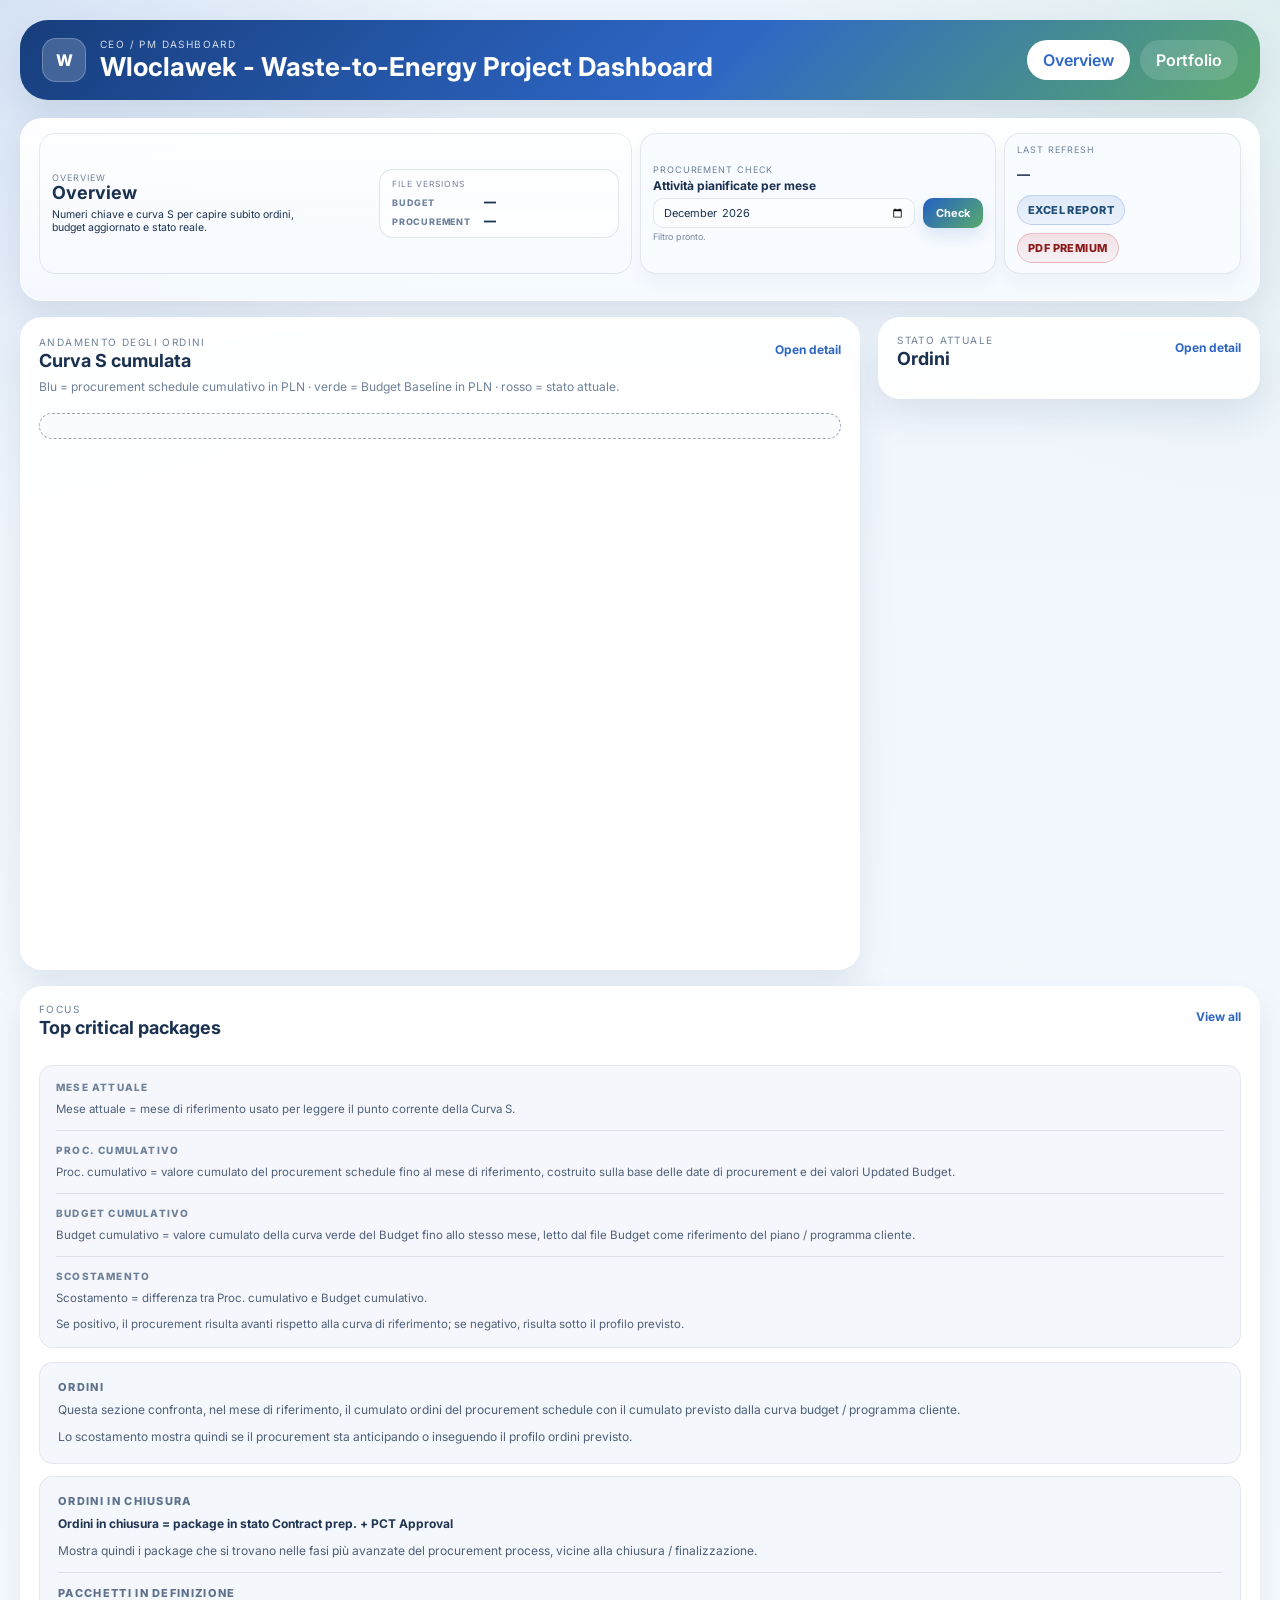
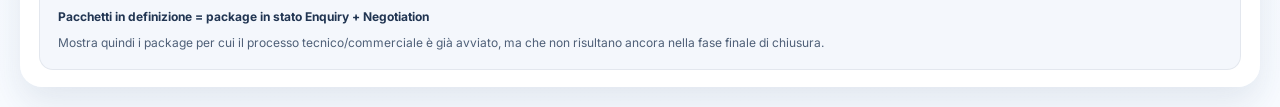
==== commit b4013e3c: "Summary" ====
--- a/templates/index.html
+++ b/templates/index.html
@@ -22,7 +22,7 @@
         <nav class="tabs">
           <button class="tab active" data-tab="overview">Overview</button>
           <button class="tab" data-tab="portfolio">Portfolio</button>
-          <button class="tab" data-tab="admin">Admin</button>
+          
         </nav>
       </header>
 
@@ -32,12 +32,23 @@
             <section class="hero-board card minimal-hero">
               <div class="hero-strip top-strip-grid">
                 <div class="top-strip-card strip-overview">
-                  <div class="eyebrow dark">Overview</div>
-                  <div class="hero-title-row">
-                    <h2 class="minimal-title">Overview</h2>
-                    <div id="overall-status" class="status-chip neutral" style="display:none">NO DATA</div>
-                  </div>
-                  <p id="executive-message" class="hero-copy">Numeri chiave e curva S per capire subito ordini, budget aggiornato e stato reale.</p>
+                  <div class="strip-overview-content">
+                    <div class="strip-overview-text">
+                      <div class="eyebrow dark">Overview</div>
+                      <div class="hero-title-row">
+                        <h2 class="minimal-title">Overview</h2>
+                        <div id="overall-status" class="status-chip neutral" style="display:none">NO DATA</div>
+                      </div>
+                      <p id="executive-message" class="hero-copy">Numeri chiave e curva S per capire subito ordini,<br>budget aggiornato e stato reale.</p>
+                    </div>
+                    <div class="overview-versions-mini" id="versions-card" aria-label="Versioni file Budget e Procurement">
+                      <div class="eyebrow dark">File versions</div>
+                      <div class="overview-versions-lines">
+                        <div class="overview-version-line"><span>Budget</span><strong id="budget-version">—</strong></div>
+                        <div class="overview-version-line"><span>Procurement</span><strong id="procurement-version">—</strong></div>
+                      </div>
+                    </div>
+                  </div>
                 </div>
                 <div class="mini-stat top-strip-card compact-check-card">
                   <span>Procurement check</span>
@@ -51,9 +62,13 @@
                   </div>
                   <div id="month-check-hint" class="meta-text month-check-hint compact-check-hint">Filtro pronto.</div>
                 </div>
-                <div class="mini-stat top-strip-card meta-card">
+                <div class="mini-stat top-strip-card meta-card report-meta-card">
                   <span>Last refresh</span>
                   <strong id="generated-at">—</strong>
+                  <div class="report-actions">
+                    <a id="generate-report-button" class="report-generate-button" href="/api/report/generate" title="Genera e scarica il report Excel aggiornato dai file in data/current">Excel Report</a>
+                    <a id="generate-pdf-button" class="report-generate-button pdf-report-button" href="/api/report/generate-pdf" title="Genera e scarica il PDF premium aggiornato dai file in data/current">PDF Premium</a>
+                  </div>
                 </div>
               </div>
               <div id="hero-kpis" class="hero-kpis minimal-kpis"></div>
@@ -65,9 +80,11 @@
                   <div>
                     <div class="eyebrow dark">Andamento degli ordini</div>
                     <h2>Curva S cumulata</h2>
-                    <p>Blu = procurement schedule cumulativo in PLN · verde = budget / programma cliente in PLN · rosso = stato attuale.</p>
-                  </div>
-                  <button class="ghost-link" data-detail="curve">Open detail</button>
+                    <p>Blu = procurement schedule cumulativo in PLN · verde = Budget Baseline in PLN · rosso = stato attuale.</p>
+                  </div>
+                  <div class="scurve-head-actions">
+                    <button class="ghost-link" data-detail="curve">Open detail</button>
+                  </div>
                 </div>
                 <div id="overview-note" class="note-banner"></div>
                 <div id="curve-chart" class="chart-shell minimal-chart"></div>
@@ -158,6 +175,7 @@
               </div>
               <div id="root-grid" class="root-grid"></div>
               <div id="to-award-root-chart" class="to-award-root-chart"></div>
+              <div id="programme-milestones" class="programme-milestones-block"></div>
             </article>
 
             <article class="card panel">
@@ -228,98 +246,6 @@
           </section>
         </section>
 
-        <section id="admin-tab" class="tab-panel">
-          <section class="content-grid">
-            <article class="card panel">
-              <div class="panel-head compact">
-                <div>
-                  <div class="eyebrow dark">Admin</div>
-                  <h2>Upload Excel</h2>
-                  <p>Carica Budget e Procurement, genera il nuovo snapshot e aggiorna la home.</p>
-                </div>
-              </div>
-              <form id="upload-form" class="admin-form">
-                <label>
-                  <span>Budget file (.xlsm / .xlsx)</span>
-                  <input type="file" name="budget" accept=".xlsm,.xlsx" />
-                </label>
-                <label>
-                  <span>Procurement file (.xlsx / .xlsm)</span>
-                  <input type="file" name="procurement" accept=".xlsx,.xlsm" />
-                </label>
-                <label>
-                  <span>S-Curve file (.xlsx)</span>
-                  <input type="file" name="scurve" accept=".xlsx,.xlsm" />
-                </label>
-                <label>
-                  <span>EC decision file (.xlsx)</span>
-                  <input type="file" name="ecdecision" accept=".xlsx,.xlsm" />
-                </label>
-                <button type="submit" class="btn-primary">Upload e aggiorna dashboard</button>
-                <p id="upload-feedback" class="feedback"></p>
-              </form>
-            </article>
-
-            <article class="card panel">
-              <div class="panel-head compact">
-                <div>
-                  <div class="eyebrow dark">Admin</div>
-                  <h2>Admin settings</h2>
-                  <p>Mapping colonne e soglie. Admin e portfolio restano invariati.</p>
-                </div>
-              </div>
-              <form id="config-form" class="admin-form two-columns">
-                <label>
-                  <span>Titolo progetto</span>
-                  <input type="text" name="project_title" />
-                </label>
-                <label>
-                  <span>Executive note</span>
-                  <input type="text" name="executive_note" />
-                </label>
-                <label>
-                  <span>Budget total column</span>
-                  <input type="text" name="budget_total_column" />
-                </label>
-                <label>
-                  <span>Updated budget column</span>
-                  <input type="text" name="updated_budget_column" />
-                </label>
-                <label>
-                  <span>Contracted column</span>
-                  <input type="text" name="contracted_column" />
-                </label>
-                <label>
-                  <span>Completed statuses</span>
-                  <input type="text" name="completed_statuses" />
-                </label>
-                <label>
-                  <span>Variance amber %</span>
-                  <input type="number" step="0.1" name="variance_amber_pct" />
-                </label>
-                <label>
-                  <span>Variance red %</span>
-                  <input type="number" step="0.1" name="variance_red_pct" />
-                </label>
-                <button type="submit" class="btn-primary">Salva parametri</button>
-                <p id="config-feedback" class="feedback"></p>
-              </form>
-            </article>
-
-            <article class="card panel admin-ec-card">
-              <div class="panel-head compact">
-                <div>
-                  <div class="eyebrow dark">Admin</div>
-                  <h2>EC decision</h2>
-                  <p>Tabella letta dal file presente in data/current oppure caricato in Admin.</p>
-                </div>
-              </div>
-              <div id="ec-decision-table" class="admin-ec-wrap"></div>
-            </article>
-          </section>
-
-        </section>
-
         <section id="detail-tab" class="tab-panel">
           <article class="card panel detail-panel">
             <div class="detail-header">
--- a/static/css/styles.css
+++ b/static/css/styles.css
@@ -710,7 +710,7 @@
 /* V21: single-row top strip with equal height */
 .hero-strip.top-strip-grid {
   display: grid;
-  grid-template-columns: minmax(500px, 2fr) minmax(330px, 1.2fr) minmax(220px, .8fr);
+  grid-template-columns: minmax(350px, 1.45fr) minmax(230px, .95fr) minmax(330px, 1.2fr) minmax(220px, .8fr);
   gap: 8px;
   align-items: stretch;
 }
@@ -786,7 +786,7 @@
 }
 @media (max-width: 1340px) {
   .hero-strip.top-strip-grid {
-    grid-template-columns: minmax(420px,1.7fr) minmax(300px,1.1fr) minmax(210px,.75fr);
+    grid-template-columns: minmax(300px,1.25fr) minmax(220px,.9fr) minmax(300px,1.1fr) minmax(210px,.75fr);
   }
   .strip-overview .hero-copy {
     font-size: 10.5px;
@@ -1083,3 +1083,1182 @@
 .delay-curve-focus-note p + p {
   margin-top: 4px;
 }
+
+
+.delay-curve-ec-block {
+  margin-top: 14px;
+}
+.delay-curve-ec-subtitle {
+  margin: 4px 0 10px;
+  color: var(--muted);
+  font-size: 12px;
+  line-height: 1.45;
+}
+.portfolio-ec-table-wrap {
+  max-height: 260px;
+}
+
+
+/* V73 mobile tuning focused on Portfolio */
+@media (max-width: 768px) {
+  #portfolio-tab .panel {
+    padding: 12px;
+  }
+  #portfolio-tab .panel-head h2 {
+    font-size: 16px;
+    line-height: 1.2;
+  }
+  #portfolio-tab .panel-head p {
+    font-size: 11px;
+    line-height: 1.4;
+  }
+  #portfolio-tab .root-card,
+  #portfolio-tab .bar-row,
+  #portfolio-tab .to-award-row {
+    padding: 12px;
+    gap: 8px;
+  }
+  #portfolio-tab .root-card .row {
+    font-size: 11px;
+  }
+  #portfolio-tab .root-card .row strong,
+  #portfolio-tab .root-card .row span {
+    line-height: 1.3;
+  }
+  #portfolio-tab .to-award-section-head,
+  #portfolio-tab .to-award-row-head,
+  #portfolio-tab .delay-curve-head,
+  #portfolio-tab .bar-row-head {
+    flex-direction: column;
+    align-items: flex-start;
+  }
+  #portfolio-tab .to-award-row-body {
+    grid-template-columns: 1fr;
+    gap: 8px;
+  }
+  #portfolio-tab .to-award-value {
+    text-align: left;
+    font-size: 11px;
+  }
+  #portfolio-tab .meta-text {
+    font-size: 10px;
+    line-height: 1.35;
+  }
+  #portfolio-tab .delay-curve-summary,
+  #portfolio-tab .portfolio-kpi-note {
+    padding: 12px;
+  }
+  #portfolio-tab .delay-curve-summary-title,
+  #portfolio-tab .detail-note-title {
+    font-size: 10px;
+  }
+  #portfolio-tab .delay-curve-summary-subtitle,
+  #portfolio-tab .detail-note-bottom p {
+    font-size: 11px;
+    line-height: 1.45;
+  }
+  #portfolio-tab .delay-curve-block,
+  #portfolio-tab .table-wrap {
+    overflow-x: auto;
+    -webkit-overflow-scrolling: touch;
+  }
+  #portfolio-tab .delay-curve-block .svg-chart {
+    min-width: 680px;
+    width: 680px;
+    height: auto;
+  }
+  #portfolio-tab .delay-curve-table,
+  #portfolio-tab .table-wrap table {
+    min-width: 680px;
+  }
+  #portfolio-tab .delay-curve-table thead th,
+  #portfolio-tab .delay-curve-table tbody td,
+  #portfolio-tab .table-wrap th,
+  #portfolio-tab .table-wrap td {
+    font-size: 11px;
+    padding: 9px 10px;
+  }
+}
+
+@media (max-width: 480px) {
+  #portfolio-tab .panel {
+    padding: 10px;
+  }
+  #portfolio-tab .delay-curve-block .svg-chart {
+    min-width: 620px;
+    width: 620px;
+  }
+  #portfolio-tab .delay-curve-table,
+  #portfolio-tab .table-wrap table {
+    min-width: 620px;
+  }
+  #portfolio-tab .to-award-row,
+  #portfolio-tab .bar-row,
+  #portfolio-tab .root-card {
+    border-radius: 14px;
+  }
+}
+
+
+/* V74 mobile refinement: overview KPI readability + portfolio alignment */
+@media (max-width: 600px) {
+  .shell { padding: 12px; }
+  .minimal-kpis { grid-template-columns: 1fr 1fr !important; gap: 8px; }
+  .minimal-kpis .kpi-tile {
+    min-height: 86px;
+    padding: 10px 10px 8px;
+    overflow: hidden;
+  }
+  .minimal-kpis .kpi-tile .label {
+    font-size: 8.5px;
+    line-height: 1.2;
+    letter-spacing: .08em;
+  }
+  .minimal-kpis .kpi-tile .value,
+  .minimal-kpis .kpi-tile.money-wide .value,
+  .minimal-kpis .kpi-tile.delta-inline .value {
+    font-size: 11px !important;
+    line-height: 1.18;
+    white-space: normal !important;
+    overflow-wrap: anywhere;
+    word-break: break-word;
+    letter-spacing: -.01em;
+  }
+  .minimal-kpis .kpi-tile .hint,
+  .minimal-kpis .kpi-tile.delta-inline .inline-hint {
+    font-size: 9.5px;
+    line-height: 1.28;
+    min-height: 0;
+  }
+  .compact-panel { padding: 14px; }
+  .minimal-panel-head { gap: 8px; }
+  .minimal-panel-head h2 { font-size: 16px; line-height: 1.15; }
+  .minimal-panel-head p { font-size: 11px; line-height: 1.4; }
+  .ghost-link { font-size: 11px; }
+  .note-banner { font-size: 11px; padding: 10px 12px; line-height: 1.45; }
+  .chart-legend { gap: 10px; }
+  .legend-chip { font-size: 10px; gap: 6px; }
+
+  #portfolio-tab .panel { padding: 10px; }
+  #portfolio-tab .root-grid { grid-template-columns: 1fr !important; }
+  #portfolio-tab .root-card,
+  #portfolio-tab .bar-row,
+  #portfolio-tab .to-award-row { padding: 10px 11px; gap: 7px; }
+  #portfolio-tab .root-card .row {
+    display: grid;
+    grid-template-columns: minmax(96px, auto) minmax(0, 1fr);
+    justify-content: start;
+    align-items: start;
+    gap: 4px 10px;
+    font-size: 10.5px;
+  }
+  #portfolio-tab .root-card .row strong {
+    justify-self: start;
+    text-align: left;
+    white-space: normal;
+    overflow-wrap: anywhere;
+    word-break: break-word;
+    line-height: 1.3;
+  }
+  #portfolio-tab .bar-row-head,
+  #portfolio-tab .to-award-row-head,
+  #portfolio-tab .delay-curve-head { 
+    align-items: flex-start; 
+    gap: 6px;
+  }
+  #portfolio-tab .bar-row-head .meta-text,
+  #portfolio-tab .to-award-row-head .meta-text {
+    align-self: flex-start;
+    white-space: normal;
+    overflow-wrap: anywhere;
+    word-break: break-word;
+  }
+  #portfolio-tab .to-award-row-body {
+    grid-template-columns: 1fr;
+    gap: 6px;
+  }
+  #portfolio-tab .to-award-value {
+    text-align: left;
+    font-size: 11px;
+    line-height: 1.25;
+  }
+  #portfolio-tab .delay-curve-summary,
+  #portfolio-tab .delay-curve-ec-block,
+  #portfolio-tab .portfolio-kpi-note {
+    padding: 10px;
+  }
+  #portfolio-tab .delay-curve-summary-subtitle,
+  #portfolio-tab .delay-curve-ec-subtitle,
+  #portfolio-tab .detail-note-bottom p {
+    font-size: 10.8px;
+    line-height: 1.45;
+  }
+  #portfolio-tab .legend-badge {
+    font-size: 10px;
+    padding: 6px 9px;
+  }
+}
+
+
+/* V75 mobile portfolio compression: keep desktop unchanged */
+@media (max-width: 600px) {
+  html, body {
+    overflow-x: hidden;
+  }
+  .shell, main, .tab-panel {
+    max-width: 100%;
+    overflow-x: hidden;
+  }
+  #portfolio-tab .content-grid {
+    grid-template-columns: 1fr !important;
+    gap: 12px;
+  }
+  #portfolio-tab .panel,
+  #portfolio-tab .card,
+  #portfolio-tab .root-grid,
+  #portfolio-tab .root-card,
+  #portfolio-tab .to-award-root-chart,
+  #portfolio-tab .to-award-chart-list,
+  #portfolio-tab .bar-chart,
+  #portfolio-tab .delay-curve-block {
+    min-width: 0;
+    width: 100%;
+    max-width: 100%;
+    box-sizing: border-box;
+  }
+  #portfolio-tab .panel {
+    padding: 10px 9px;
+  }
+  #portfolio-tab .panel-head {
+    margin-bottom: 10px;
+  }
+  #portfolio-tab .panel-head h2 {
+    font-size: 15px;
+    line-height: 1.18;
+  }
+  #portfolio-tab .panel-head p {
+    font-size: 10.5px;
+    line-height: 1.35;
+  }
+  #portfolio-tab .root-card {
+    gap: 7px;
+    padding: 10px 10px;
+    overflow: hidden;
+  }
+  #portfolio-tab .legend-row-head {
+    display: grid;
+    grid-template-columns: minmax(0, 1fr) auto;
+    gap: 6px;
+    align-items: start;
+  }
+  #portfolio-tab .legend-row-head strong {
+    min-width: 0;
+    max-width: 100%;
+    font-size: 12px;
+    line-height: 1.25;
+    white-space: normal;
+    overflow-wrap: anywhere;
+    word-break: break-word;
+  }
+  #portfolio-tab .root-card .row {
+    display: grid !important;
+    grid-template-columns: auto minmax(0, 1fr);
+    justify-content: start;
+    align-items: start;
+    gap: 3px 6px;
+    font-size: 10px;
+  }
+  #portfolio-tab .root-card .row span {
+    color: var(--muted);
+    white-space: nowrap;
+    line-height: 1.25;
+  }
+  #portfolio-tab .root-card .row strong {
+    justify-self: start;
+    text-align: left;
+    min-width: 0;
+    font-size: 10.8px;
+    line-height: 1.25;
+    white-space: normal;
+    overflow-wrap: anywhere;
+    word-break: break-word;
+  }
+  #portfolio-tab .pill {
+    padding: 4px 7px;
+    font-size: 9px;
+  }
+  #portfolio-tab .to-award-root-chart {
+    margin-top: 12px;
+    padding-top: 12px;
+  }
+  #portfolio-tab .to-award-section-head {
+    display: grid;
+    grid-template-columns: 1fr;
+    gap: 8px;
+    margin-bottom: 10px;
+  }
+  #portfolio-tab .to-award-section-head h3 {
+    font-size: 15px;
+    line-height: 1.18;
+  }
+  #portfolio-tab .to-award-legend {
+    justify-content: flex-start;
+    gap: 6px;
+  }
+  #portfolio-tab .to-award-row {
+    padding: 10px;
+    gap: 7px;
+  }
+  #portfolio-tab .to-award-row-head {
+    display: grid;
+    grid-template-columns: 1fr;
+    gap: 4px;
+    align-items: start;
+  }
+  #portfolio-tab .to-award-row-head strong {
+    min-width: 0;
+    font-size: 11px;
+    line-height: 1.25;
+    white-space: normal;
+    overflow-wrap: anywhere;
+    word-break: break-word;
+  }
+  #portfolio-tab .to-award-row-head .meta-text {
+    min-width: 0;
+    font-size: 9.5px;
+    line-height: 1.3;
+    white-space: normal;
+    overflow-wrap: anywhere;
+    word-break: break-word;
+  }
+  #portfolio-tab .to-award-row-body {
+    grid-template-columns: 1fr;
+    gap: 6px;
+  }
+  #portfolio-tab .to-award-bar-shell {
+    height: 10px;
+  }
+  #portfolio-tab .to-award-value {
+    text-align: left;
+    font-size: 10.8px;
+    line-height: 1.25;
+    white-space: normal;
+    overflow-wrap: anywhere;
+    word-break: break-word;
+  }
+  #portfolio-tab .bar-row {
+    padding: 10px;
+    gap: 7px;
+  }
+  #portfolio-tab .bar-row-head {
+    display: grid;
+    grid-template-columns: 1fr;
+    gap: 4px;
+    align-items: start;
+  }
+  #portfolio-tab .bar-row-head strong,
+  #portfolio-tab .bar-row-head .meta-text {
+    min-width: 0;
+    white-space: normal;
+    overflow-wrap: anywhere;
+    word-break: break-word;
+  }
+  #portfolio-tab .bar-row-head strong {
+    font-size: 11px;
+    line-height: 1.25;
+  }
+  #portfolio-tab .bar-row-head .meta-text {
+    font-size: 9.5px;
+    line-height: 1.3;
+  }
+  #portfolio-tab .delay-curve-head {
+    display: grid;
+    grid-template-columns: 1fr;
+    gap: 8px;
+  }
+  #portfolio-tab .delay-curve-head h3 {
+    font-size: 15px;
+  }
+  #portfolio-tab .delay-curve-head p,
+  #portfolio-tab .delay-curve-summary-subtitle,
+  #portfolio-tab .delay-curve-ec-subtitle,
+  #portfolio-tab .detail-note-bottom p {
+    font-size: 10.5px;
+    line-height: 1.4;
+  }
+  #portfolio-tab .delay-curve-summary,
+  #portfolio-tab .delay-curve-ec-block,
+  #portfolio-tab .portfolio-kpi-note {
+    padding: 10px 9px;
+  }
+  #portfolio-tab .chart-legend,
+  #portfolio-tab .chart-legend-top {
+    justify-content: flex-start;
+    gap: 8px;
+    flex-wrap: wrap;
+  }
+  #portfolio-tab .legend-chip,
+  #portfolio-tab .legend-badge {
+    font-size: 9.5px;
+  }
+}
+
+
+/* V76 mobile refinement: Overview compressed like Portfolio, desktop unchanged */
+@media (max-width: 600px) {
+  #overview-tab, #overview-tab .overview-minimal, #overview-tab .hero-board, #overview-tab .overview-grid,
+  #overview-tab .minimal-side-column, #overview-tab .panel, #overview-tab .card {
+    min-width: 0;
+    width: 100%;
+    max-width: 100%;
+    box-sizing: border-box;
+  }
+  #overview-tab .overview-minimal {
+    gap: 12px;
+  }
+  #overview-tab .hero-board,
+  #overview-tab .panel {
+    padding: 10px 9px;
+  }
+  #overview-tab .hero-strip.top-strip-grid,
+  #overview-tab .minimal-main-grid,
+  #overview-tab .minimal-bottom-grid,
+  #overview-tab .minimal-side-column {
+    grid-template-columns: 1fr !important;
+    gap: 10px;
+  }
+  #overview-tab .top-strip-card,
+  #overview-tab .mini-stat,
+  #overview-tab .compact-check-card,
+  #overview-tab .meta-card {
+    min-width: 0;
+    width: 100%;
+    max-width: 100%;
+    padding: 10px 10px;
+    min-height: auto;
+    overflow: hidden;
+  }
+  #overview-tab .brand-block,
+  #overview-tab .hero-title-row,
+  #overview-tab .minimal-panel-head,
+  #overview-tab .panel-head {
+    min-width: 0;
+  }
+  #overview-tab .strip-overview .minimal-title,
+  #overview-tab .minimal-panel-head h2 {
+    font-size: 15px;
+    line-height: 1.15;
+  }
+  #overview-tab .strip-overview .hero-copy,
+  #overview-tab .minimal-panel-head p,
+  #overview-tab .note-banner,
+  #overview-tab .detail-note-bottom p {
+    white-space: normal;
+    overflow-wrap: anywhere;
+    word-break: break-word;
+    font-size: 10.8px;
+    line-height: 1.42;
+  }
+  #overview-tab .hero-copy {
+    margin-top: 4px;
+  }
+  #overview-tab .compact-check-card {
+    grid-template-columns: minmax(0, 1fr) auto;
+    gap: 4px 8px;
+  }
+  #overview-tab .compact-check-title {
+    font-size: 11px !important;
+    line-height: 1.2;
+  }
+  #overview-tab .compact-month-field input,
+  #overview-tab .compact-check-button {
+    height: 32px !important;
+  }
+  #overview-tab .minimal-kpis {
+    grid-template-columns: 1fr 1fr !important;
+    gap: 8px;
+  }
+  #overview-tab .minimal-kpis .kpi-tile {
+    min-width: 0;
+    padding: 10px 9px 8px;
+    min-height: 82px;
+  }
+  #overview-tab .minimal-kpis .kpi-tile .label {
+    font-size: 8px;
+    line-height: 1.15;
+  }
+  #overview-tab .minimal-kpis .kpi-tile .value,
+  #overview-tab .minimal-kpis .kpi-tile.money-wide .value,
+  #overview-tab .minimal-kpis .kpi-tile.delta-inline .value {
+    font-size: 10.5px !important;
+    line-height: 1.16;
+    letter-spacing: -.015em;
+    white-space: normal !important;
+    overflow-wrap: anywhere;
+    word-break: break-word;
+  }
+  #overview-tab .minimal-kpis .kpi-tile .hint,
+  #overview-tab .minimal-kpis .kpi-tile.delta-inline .inline-hint {
+    font-size: 9px;
+    line-height: 1.25;
+  }
+  #overview-tab .curve-summary-grid,
+  #overview-tab .minimal-orders-grid {
+    grid-template-columns: 1fr !important;
+    gap: 8px;
+  }
+  #overview-tab .curve-stat,
+  #overview-tab .order-card,
+  #overview-tab .order-line,
+  #overview-tab .critical-item {
+    padding: 10px 10px;
+    min-width: 0;
+  }
+  #overview-tab .curve-stat strong,
+  #overview-tab .order-metrics .big,
+  #overview-tab .critical-item strong {
+    font-size: 13px;
+    line-height: 1.2;
+    white-space: normal;
+    overflow-wrap: anywhere;
+    word-break: break-word;
+  }
+  #overview-tab .curve-stat .label,
+  #overview-tab .order-metrics .small,
+  #overview-tab .critical-item p,
+  #overview-tab .meta-text,
+  #overview-tab .ghost-link {
+    font-size: 10px;
+    line-height: 1.3;
+  }
+  #overview-tab .chart-shell,
+  #overview-tab .minimal-chart,
+  #overview-tab .detail-chart,
+  #overview-tab .table-wrap {
+    overflow-x: auto;
+    -webkit-overflow-scrolling: touch;
+  }
+  #overview-tab .minimal-chart .svg-chart,
+  #overview-tab .chart-shell .svg-chart {
+    min-width: 560px;
+    width: 560px;
+    height: auto;
+  }
+}
+
+
+/* V77 - ER decision / recommendation register under EC decision */
+.er-register-block {
+  margin-top: 18px;
+}
+.er-register-section {
+  margin-top: 14px;
+}
+.er-register-title {
+  font-size: 12px;
+  font-weight: 800;
+  color: #1b3150;
+  letter-spacing: .02em;
+  margin: 4px 0 8px;
+}
+.portfolio-er-table-wrap {
+  max-height: 360px;
+  overflow: auto;
+}
+.portfolio-er-table-wrap table {
+  min-width: 1180px;
+}
+.portfolio-er-table-wrap th,
+.portfolio-er-table-wrap td {
+  font-size: 11px;
+  line-height: 1.28;
+}
+
+
+/* V78 - Programma Wloclawek milestones table in Portfolio left column */
+.programme-milestones-block {
+  margin-top: 16px;
+  padding-top: 16px;
+  border-top: 1px solid var(--line);
+}
+.programme-milestones-head {
+  display: flex;
+  justify-content: space-between;
+  gap: 12px;
+  align-items: flex-start;
+  margin-bottom: 10px;
+}
+.programme-milestones-head p {
+  margin: 4px 0 0;
+  color: var(--muted);
+  font-size: 12px;
+  line-height: 1.42;
+}
+.program-milestones-table-wrap {
+  max-height: 560px;
+  overflow: auto;
+}
+.program-milestones-table {
+  min-width: 700px;
+}
+.program-milestones-table th,
+.program-milestones-table td {
+  font-size: 11px;
+  line-height: 1.28;
+  padding: 9px 10px;
+  vertical-align: top;
+}
+.program-milestones-table th:first-child,
+.program-milestones-table td:first-child {
+  width: 56px;
+  white-space: nowrap;
+  font-weight: 800;
+  color: #1b3150;
+}
+.program-milestones-table th:nth-child(3),
+.program-milestones-table th:nth-child(4),
+.program-milestones-table td:nth-child(3),
+.program-milestones-table td:nth-child(4) {
+  width: 90px;
+  white-space: nowrap;
+}
+.program-milestones-group td {
+  background: #eef5ff;
+  color: #1b3150;
+  font-weight: 900;
+  letter-spacing: .04em;
+  text-transform: uppercase;
+}
+@media (max-width: 700px) {
+  #portfolio-tab .programme-milestones-block { margin-top: 12px; padding-top: 12px; }
+  #portfolio-tab .programme-milestones-head p { font-size: 11px; }
+  #portfolio-tab .program-milestones-table-wrap { max-height: 420px; }
+  #portfolio-tab .program-milestones-table { min-width: 620px; }
+}
+
+/* V80 - Overview S-curve height alignment with right order column (desktop/tablet only) */
+@media (min-width: 781px) {
+  #overview-tab .minimal-main-grid {
+    align-items: stretch;
+  }
+
+  #overview-tab .minimal-chart-panel {
+    display: flex;
+    flex-direction: column;
+    height: 100%;
+  }
+
+  #overview-tab .minimal-chart-panel .minimal-panel-head,
+  #overview-tab .minimal-chart-panel .note-banner {
+    flex: 0 0 auto;
+  }
+
+  #overview-tab .minimal-chart-panel .minimal-chart {
+    flex: 1 1 auto;
+    min-height: 500px;
+  }
+
+  #overview-tab .minimal-side-column {
+    height: 100%;
+  }
+}
+
+/* V82 - dynamic Excel report button */
+.report-meta-card {
+  gap: 6px;
+}
+.report-generate-button {
+  display: inline-flex;
+  align-items: center;
+  justify-content: center;
+  width: fit-content;
+  margin-top: 6px;
+  padding: 7px 10px;
+  border-radius: 999px;
+  border: 1px solid rgba(47, 104, 200, 0.22);
+  background: linear-gradient(180deg, rgba(47, 104, 200, 0.12), rgba(47, 104, 200, 0.06));
+  color: #1f4e79;
+  font-size: 11px;
+  font-weight: 800;
+  letter-spacing: .04em;
+  text-transform: uppercase;
+  text-decoration: none;
+  white-space: nowrap;
+}
+.report-generate-button:hover {
+  border-color: rgba(47, 104, 200, 0.42);
+  background: rgba(47, 104, 200, 0.14);
+}
+@media (max-width: 760px) {
+  .report-generate-button {
+    width: 100%;
+  }
+}
+
+.report-actions {
+  display: flex;
+  gap: 8px;
+  align-items: center;
+  flex-wrap: wrap;
+  margin-top: 6px;
+}
+.report-actions .report-generate-button {
+  margin-top: 0;
+}
+.pdf-report-button {
+  border-color: rgba(192, 0, 0, 0.20);
+  background: linear-gradient(180deg, rgba(192, 0, 0, 0.10), rgba(192, 0, 0, 0.04));
+  color: #8b1a1a;
+}
+.pdf-report-button:hover {
+  border-color: rgba(192, 0, 0, 0.38);
+  background: rgba(192, 0, 0, 0.12);
+}
+@media (max-width: 760px) {
+  .report-actions { width: 100%; }
+  .report-actions .report-generate-button { flex: 1 1 100%; width: 100%; }
+}
+
+
+/* V88: report buttons auto-refresh data before download */
+.report-generate-button.is-busy {
+  opacity: 0.72;
+  pointer-events: none;
+  cursor: wait;
+}
+
+
+/* V94 - Overview Baseline Budget detailed tile */
+#overview-tab .minimal-kpis .kpi-tile.baseline-breakdown-tile,
+#overview-tab .minimal-kpis .kpi-tile.updated-breakdown-tile,
+#overview-tab .minimal-kpis .kpi-tile.cost-detail-tile,
+.kpi-tile.baseline-breakdown-tile,
+.kpi-tile.updated-breakdown-tile,
+.kpi-tile.cost-detail-tile {
+  grid-column: span 2;
+  min-height: 214px;
+  padding: 13px 14px 12px;
+  border-top: 3px solid var(--blue);
+}
+.kpi-tile.has-custom-content .kpi-track { display: none; }
+.baseline-budget-overview {
+  display: grid;
+  gap: 5px;
+  height: 100%;
+  align-content: start;
+}
+.baseline-budget-overview-title {
+  color: var(--muted);
+  font-size: 10px;
+  font-weight: 900;
+  letter-spacing: .12em;
+  text-transform: uppercase;
+  margin-bottom: 2px;
+}
+.baseline-budget-overview-row {
+  display: grid;
+  grid-template-columns: minmax(0, 1fr) auto;
+  gap: 10px;
+  align-items: baseline;
+  font-size: 11px;
+  line-height: 1.22;
+}
+.baseline-budget-overview-row span {
+  color: #5f728b;
+  min-width: 0;
+}
+.baseline-budget-overview-row strong {
+  color: var(--ink);
+  font-size: 11px;
+  font-weight: 850;
+  text-align: right;
+  white-space: nowrap;
+}
+.baseline-budget-overview-row.baseline-total {
+  margin-top: 3px;
+  padding-top: 6px;
+  border-top: 1px dashed rgba(18, 42, 75, .32);
+}
+.baseline-budget-overview-row.baseline-total span,
+.baseline-budget-overview-row.baseline-total strong {
+  color: var(--ink);
+  font-weight: 900;
+}
+@media (max-width: 1260px) {
+  #overview-tab .minimal-kpis .kpi-tile.baseline-breakdown-tile,
+  #overview-tab .minimal-kpis .kpi-tile.updated-breakdown-tile,
+  #overview-tab .minimal-kpis .kpi-tile.cost-detail-tile,
+  .kpi-tile.baseline-breakdown-tile,
+  .kpi-tile.updated-breakdown-tile,
+  .kpi-tile.cost-detail-tile { grid-column: span 2; }
+}
+@media (max-width: 780px) {
+  #overview-tab .minimal-kpis .kpi-tile.baseline-breakdown-tile,
+  #overview-tab .minimal-kpis .kpi-tile.updated-breakdown-tile,
+  #overview-tab .minimal-kpis .kpi-tile.cost-detail-tile,
+  .kpi-tile.baseline-breakdown-tile,
+  .kpi-tile.updated-breakdown-tile,
+  .kpi-tile.cost-detail-tile {
+    grid-column: 1 / -1;
+    min-height: auto;
+  }
+  .baseline-budget-overview-row {
+    grid-template-columns: minmax(0, 1fr);
+    gap: 1px;
+  }
+  .baseline-budget-overview-row strong { text-align: left; }
+}
+
+
+/* V95 - Overview Updated Budget detailed non-clickable tile */
+.kpi-tile.updated-breakdown-tile { border-top-color: var(--green); cursor: default; }
+.kpi-tile.not-clickable { cursor: default; }
+.kpi-tile.not-clickable:hover { transform: none; box-shadow: 0 10px 22px rgba(25,56,100,.06); border-color: var(--line); }
+.updated-budget-overview .baseline-budget-overview-title { color: #22834f; }
+
+
+/* V96 - Overview budget tiles: four cards on one row and compact budget breakdowns */
+@media (min-width: 1261px) {
+  #overview-tab .minimal-kpis {
+    grid-template-columns: repeat(16, minmax(0, 1fr));
+    align-items: stretch;
+  }
+  #overview-tab .minimal-kpis .kpi-tile.baseline-breakdown-tile,
+  #overview-tab .minimal-kpis .kpi-tile.updated-breakdown-tile,
+  #overview-tab .minimal-kpis .kpi-tile.cost-detail-tile,
+  .kpi-tile.baseline-breakdown-tile,
+  .kpi-tile.updated-breakdown-tile,
+  .kpi-tile.cost-detail-tile {
+    grid-column: span 4;
+    min-height: 214px;
+  }
+  #overview-tab .minimal-kpis .kpi-tile.money-wide:not(.baseline-breakdown-tile):not(.updated-breakdown-tile):not(.cost-detail-tile),
+  #overview-tab .minimal-kpis .kpi-tile:not(.baseline-breakdown-tile):not(.updated-breakdown-tile):not(.cost-detail-tile) {
+    grid-column: span 2;
+  }
+}
+@media (min-width: 1261px) and (max-width: 1450px) {
+  .baseline-budget-overview-row {
+    font-size: 10.5px;
+    gap: 7px;
+  }
+  .baseline-budget-overview-row strong {
+    font-size: 10.5px;
+  }
+  .baseline-budget-overview-title {
+    font-size: 9.5px;
+  }
+}
+
+/* V110 - dynamic Budget/Procurement version card */
+.versions-card {
+  gap: 7px;
+  justify-content: center;
+}
+.versions-card .eyebrow.dark {
+  color: #6f82a0;
+}
+.versions-grid {
+  display: grid;
+  gap: 6px;
+}
+.version-line {
+  display: grid;
+  grid-template-columns: minmax(0, 1fr) auto;
+  gap: 8px;
+  align-items: baseline;
+  padding-bottom: 5px;
+  border-bottom: 1px dashed rgba(18,42,75,.16);
+}
+.version-line:last-child { padding-bottom: 0; border-bottom: 0; }
+.version-line span {
+  font-size: 10px !important;
+  letter-spacing: .06em !important;
+  text-transform: uppercase;
+  color: #70839e;
+  font-weight: 800;
+}
+.version-line strong {
+  color: var(--ink);
+  font-size: 13px;
+  font-weight: 900;
+  white-space: nowrap;
+}
+.versions-updated {
+  font-size: 9px;
+  line-height: 1.2;
+  color: #7a8aa0;
+}
+@media (max-width: 1120px) {
+  .versions-card { min-height: 84px; }
+}
+@media (max-width: 760px) {
+  .version-line { grid-template-columns: 1fr; gap: 2px; }
+  .version-line strong { white-space: normal; }
+}
+
+/* V111 - keep V109 top-row geometry and place file versions inside Overview card */
+.hero-strip.top-strip-grid {
+  grid-template-columns: minmax(500px, 2fr) minmax(330px, 1.2fr) minmax(220px, .8fr);
+}
+.strip-overview {
+  padding: 10px 12px;
+}
+.strip-overview-content {
+  display: grid;
+  grid-template-columns: minmax(0, 1fr) minmax(190px, 240px);
+  gap: 18px;
+  align-items: center;
+  width: 100%;
+}
+.strip-overview-text { min-width: 0; }
+.strip-overview .hero-copy {
+  white-space: normal;
+  overflow: visible;
+  text-overflow: clip;
+  line-height: 1.28;
+  margin-top: 5px;
+}
+.overview-versions-mini {
+  justify-self: end;
+  min-width: 190px;
+  max-width: 240px;
+  width: 100%;
+  padding: 9px 12px;
+  border: 1px solid rgba(88, 115, 150, .18);
+  border-radius: 14px;
+  background: rgba(255,255,255,.54);
+  box-shadow: inset 0 1px 0 rgba(255,255,255,.72);
+}
+.overview-versions-mini .eyebrow.dark {
+  font-size: 8.5px;
+  letter-spacing: .12em;
+  color: #6f82a0;
+  margin-bottom: 5px;
+}
+.overview-versions-lines {
+  display: grid;
+  gap: 4px;
+}
+.overview-version-line {
+  display: grid;
+  grid-template-columns: 84px minmax(0, 1fr);
+  gap: 8px;
+  align-items: baseline;
+}
+.overview-version-line span {
+  font-size: 9px !important;
+  letter-spacing: .09em !important;
+  text-transform: uppercase;
+  color: #70839e;
+  font-weight: 800;
+}
+.overview-version-line strong {
+  color: var(--ink);
+  font-size: 12px;
+  font-weight: 900;
+  white-space: nowrap;
+  overflow: hidden;
+  text-overflow: ellipsis;
+}
+@media (max-width: 1260px) {
+  .hero-strip.top-strip-grid {
+    grid-template-columns: minmax(420px,1.7fr) minmax(300px,1.1fr) minmax(210px,.75fr);
+  }
+  .strip-overview-content {
+    grid-template-columns: minmax(0, 1fr) minmax(170px, 210px);
+    gap: 12px;
+  }
+  .overview-version-line { grid-template-columns: 74px minmax(0, 1fr); }
+  .overview-version-line strong { font-size: 11px; }
+}
+@media (max-width: 1120px) {
+  .hero-strip.top-strip-grid { grid-template-columns: 1fr 1fr; }
+  .strip-overview { grid-column: 1 / -1; }
+}
+@media (max-width: 760px) {
+  .hero-strip.top-strip-grid { grid-template-columns: 1fr; }
+  .strip-overview-content { grid-template-columns: 1fr; gap: 10px; }
+  .overview-versions-mini { justify-self: stretch; max-width: none; }
+}
+
+/* V116 - supplier/subcontractor column in Contracted value and WBS exposure detail tables */
+.table-wrap table.supplier-detail-table {
+  min-width: 1180px;
+}
+.table-wrap th.col-supplier,
+.table-wrap td.col-supplier {
+  min-width: 190px;
+  max-width: 260px;
+}
+.table-wrap td.col-supplier {
+  font-size: 12px;
+  line-height: 1.28;
+}
+
+/* V121 - direct orders note under the order mix chart */
+.pie-scope-note{
+  margin: -8px 14px 8px;
+  padding: 7px 9px;
+  border-radius: 10px;
+  background: #f3f7fc;
+  border: 1px solid #dce8f5;
+  color: #49647f;
+  font-size: 11px;
+  line-height: 1.25;
+  font-weight: 650;
+}
+
+/* V123 - S-Curve A/B mode toggle */
+.scurve-head-actions{display:flex;align-items:center;gap:10px;flex-wrap:wrap;justify-content:flex-end}
+.scurve-mode-toggle{display:inline-flex;gap:4px;padding:4px;background:#eef4fb;border:1px solid #d7e4f3;border-radius:999px;box-shadow:inset 0 1px 0 rgba(255,255,255,.8)}
+.scurve-mode-toggle button{border:0;background:transparent;color:#49627d;font-weight:800;font-size:11px;line-height:1;padding:8px 10px;border-radius:999px;cursor:pointer;white-space:nowrap}
+.scurve-mode-toggle button.active{background:#1b3150;color:#fff;box-shadow:0 4px 10px rgba(27,49,80,.16)}
+.scurve-mode-description{display:flex;gap:8px;align-items:baseline;margin:2px 0 8px 0;padding:8px 10px;border-radius:12px;background:#f7faff;border:1px solid #e4edf8;color:#425a75;font-size:12px;line-height:1.35}
+.scurve-mode-description strong{color:#1b3150;font-size:12px;white-space:nowrap}
+@media (max-width: 900px){.scurve-head-actions{justify-content:flex-start}.scurve-mode-description{display:block}.scurve-mode-description strong{display:block;margin-bottom:4px}}
+
+
+/* V127 - dynamic Cost Detail tile on the overview KPI row */
+.kpi-tile.cost-detail-tile {
+  border-top-color: var(--orange, #f59f45);
+  cursor: default;
+}
+.cost-detail-overview {
+  display: grid;
+  grid-template-rows: auto auto 1fr auto;
+  height: 100%;
+  gap: 5px;
+}
+.cost-detail-head {
+  display: flex;
+  align-items: baseline;
+  justify-content: space-between;
+  gap: 8px;
+  margin-bottom: 1px;
+}
+.cost-detail-head span {
+  color: var(--ink);
+  font-size: 10px;
+  font-weight: 900;
+  letter-spacing: .08em;
+  text-transform: uppercase;
+}
+.cost-detail-head em {
+  color: var(--muted);
+  font-size: 9px;
+  font-style: normal;
+  white-space: nowrap;
+}
+.cost-detail-grid {
+  display: grid;
+  grid-template-columns: minmax(96px, 1.15fr) minmax(70px, .95fr) minmax(78px, 1fr);
+  align-items: baseline;
+  gap: 7px;
+  min-width: 0;
+}
+.cost-detail-grid span {
+  color: #596b7f;
+  font-size: 9.5px;
+  font-weight: 800;
+  line-height: 1.12;
+  min-width: 0;
+}
+.cost-detail-grid strong {
+  color: var(--ink);
+  font-size: 9.7px;
+  font-weight: 850;
+  text-align: right;
+  white-space: nowrap;
+}
+.cost-detail-grid-head strong {
+  color: var(--muted);
+  font-size: 9px;
+  text-transform: uppercase;
+  letter-spacing: .04em;
+}
+.cost-detail-rows {
+  display: grid;
+  gap: 4px;
+  align-content: start;
+}
+.cost-detail-total {
+  margin-top: 2px;
+  padding-top: 6px;
+  border-top: 1px dashed rgba(18, 42, 75, .32);
+}
+.cost-detail-total span,
+.cost-detail-total strong {
+  color: var(--ink);
+  font-weight: 950;
+}
+@media (min-width: 1261px) and (max-width: 1450px) {
+  .cost-detail-grid { gap: 5px; grid-template-columns: minmax(88px, 1.1fr) minmax(63px, .9fr) minmax(72px, 1fr); }
+  .cost-detail-grid span { font-size: 8.8px; }
+  .cost-detail-grid strong { font-size: 8.8px; }
+  .cost-detail-head em { display: none; }
+}
+@media (max-width: 780px) {
+  .cost-detail-grid { grid-template-columns: minmax(0, 1fr); gap: 1px; }
+  .cost-detail-grid strong { text-align: left; }
+  .cost-detail-grid-head { display: none; }
+}
+
+
+/* V127.1 - Overview KPI row layout fix: prevent Cost Detail totals from overlapping */
+@media (min-width: 1261px) {
+  #overview-tab .minimal-kpis {
+    grid-template-columns: repeat(24, minmax(0, 1fr));
+    align-items: stretch;
+  }
+  #overview-tab .minimal-kpis .kpi-tile.baseline-breakdown-tile,
+  #overview-tab .minimal-kpis .kpi-tile.updated-breakdown-tile,
+  .kpi-tile.baseline-breakdown-tile,
+  .kpi-tile.updated-breakdown-tile {
+    grid-column: span 6;
+  }
+  #overview-tab .minimal-kpis .kpi-tile.cost-detail-tile,
+  .kpi-tile.cost-detail-tile {
+    grid-column: span 8;
+  }
+  #overview-tab .minimal-kpis .kpi-tile.money-wide:not(.baseline-breakdown-tile):not(.updated-breakdown-tile):not(.cost-detail-tile),
+  #overview-tab .minimal-kpis .kpi-tile:not(.baseline-breakdown-tile):not(.updated-breakdown-tile):not(.cost-detail-tile) {
+    grid-column: span 2;
+    padding-left: 9px;
+    padding-right: 9px;
+  }
+  #overview-tab .minimal-kpis .kpi-tile.money-wide:not(.baseline-breakdown-tile):not(.updated-breakdown-tile):not(.cost-detail-tile) .value,
+  #overview-tab .minimal-kpis .kpi-tile:not(.baseline-breakdown-tile):not(.updated-breakdown-tile):not(.cost-detail-tile) .value {
+    font-size: 13px;
+    line-height: 1.12;
+    white-space: normal;
+    overflow-wrap: anywhere;
+  }
+  #overview-tab .minimal-kpis .kpi-tile:not(.baseline-breakdown-tile):not(.updated-breakdown-tile):not(.cost-detail-tile) .label {
+    font-size: 8.5px;
+    letter-spacing: .08em;
+  }
+  #overview-tab .minimal-kpis .kpi-tile:not(.baseline-breakdown-tile):not(.updated-breakdown-tile):not(.cost-detail-tile) .hint {
+    font-size: 9.5px;
+    min-height: 18px;
+  }
+  .cost-detail-grid {
+    grid-template-columns: minmax(118px, 1.35fr) minmax(84px, .9fr) minmax(92px, .95fr);
+    gap: 9px;
+  }
+  .cost-detail-grid span { font-size: 9px; }
+  .cost-detail-grid strong { font-size: 9px; }
+  .cost-detail-total strong,
+  .cost-detail-total span { font-size: 9.4px; }
+}
+
+@media (min-width: 1261px) and (max-width: 1450px) {
+  .cost-detail-grid {
+    grid-template-columns: minmax(104px, 1.25fr) minmax(76px, .9fr) minmax(84px, .95fr);
+    gap: 6px;
+  }
+  .cost-detail-grid span,
+  .cost-detail-grid strong { font-size: 8.45px; }
+  .cost-detail-total strong,
+  .cost-detail-total span { font-size: 8.75px; }
+}
